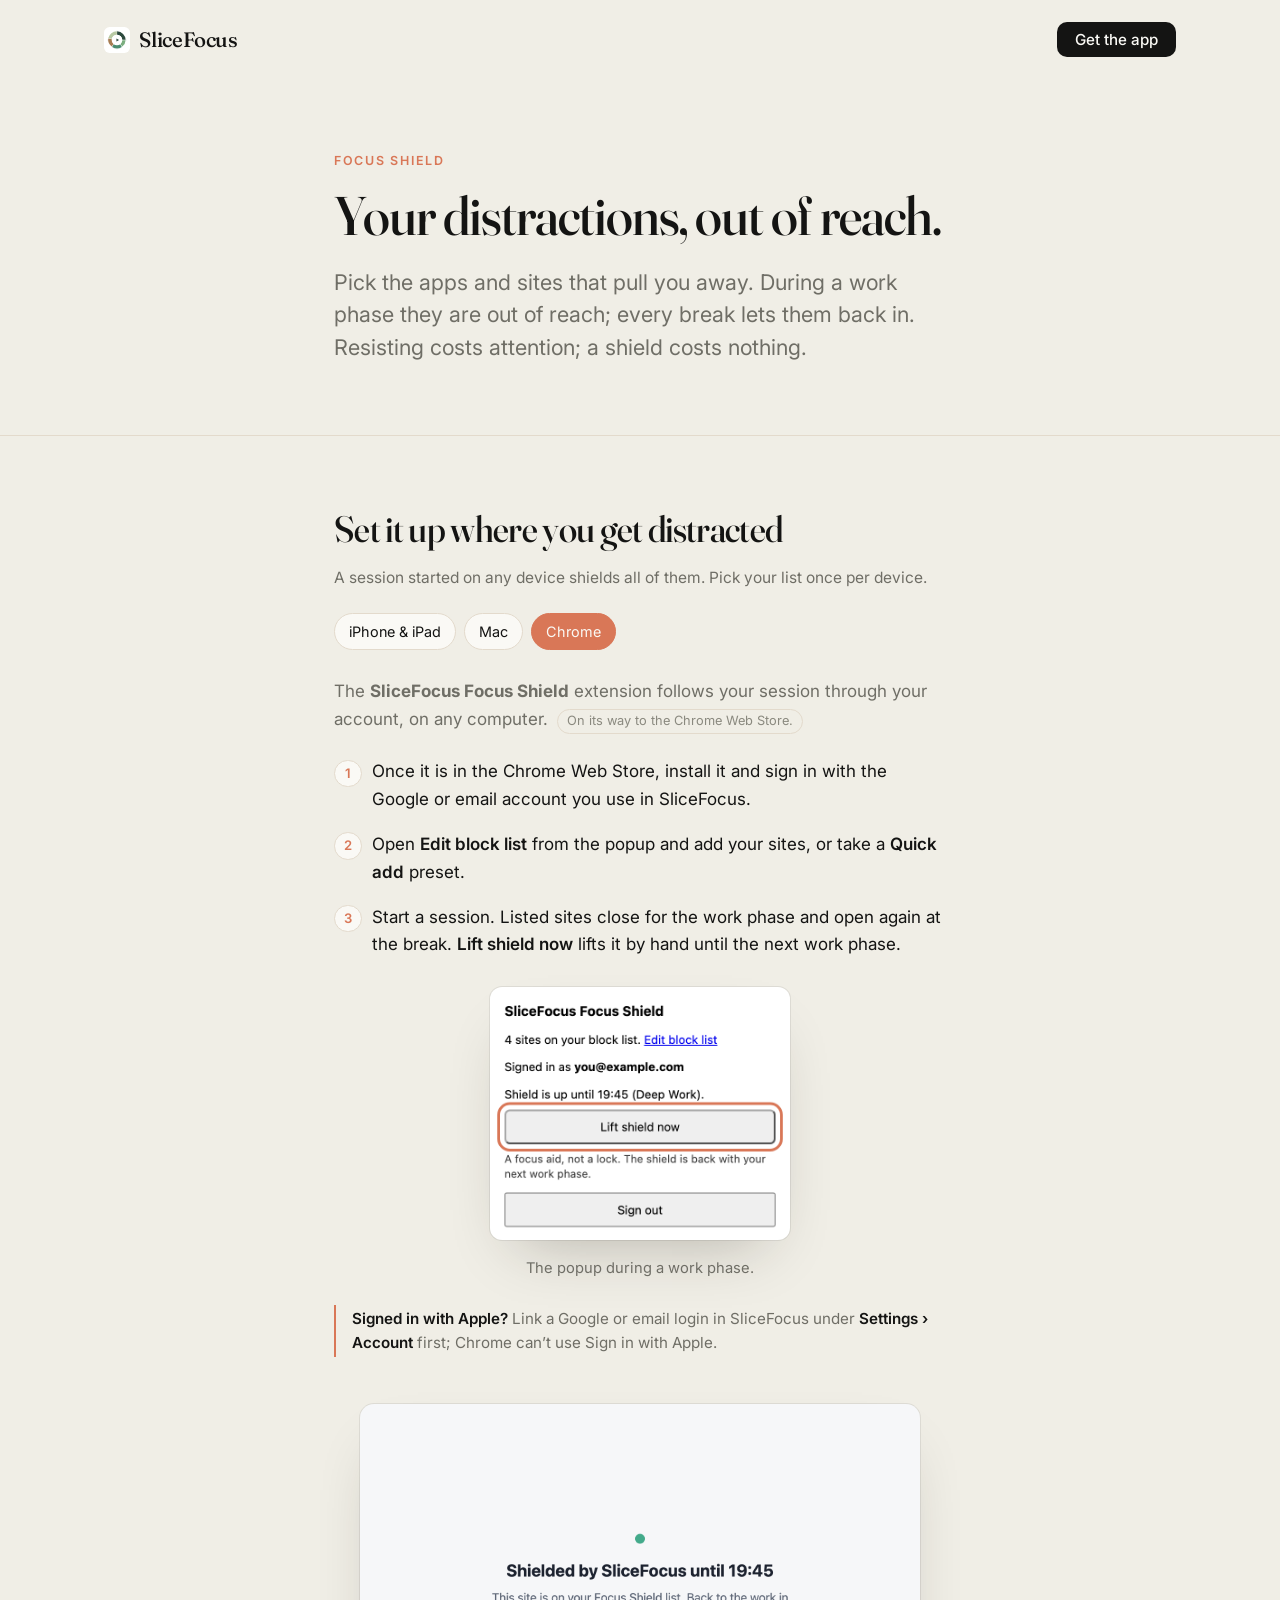
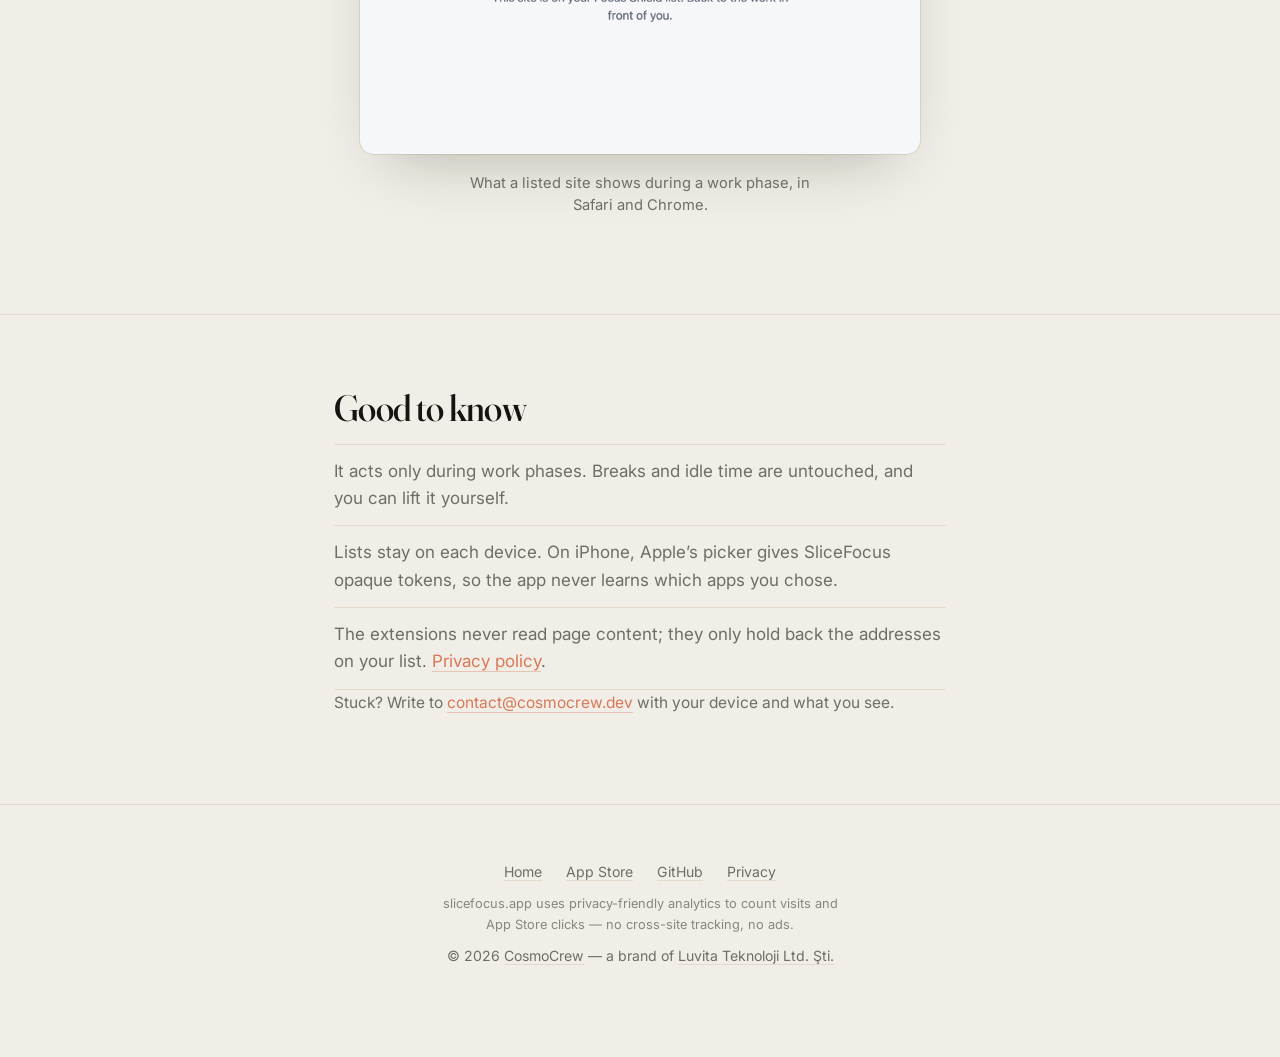
==== focus-shield/index.html @ 4e8f39a3 "MER-27 feat(site): iPhone picker figure on the Focus Shield guide Co-Authored-By: Claude Opus 5.5 <n" ====
<!doctype html>
<html lang="en">
<head>
  <meta charset="utf-8">
  <meta name="viewport" content="width=device-width, initial-scale=1">

  <!-- Same GA4 web stream as the home page (MER-324). -->
  <script async src="https://www.googletagmanager.com/gtag/js?id=G-VBK98EW3WQ"></script>
  <script>
    window.dataLayer = window.dataLayer || [];
    function gtag(){ dataLayer.push(arguments); }
    gtag('js', new Date());
    gtag('consent', 'default', { analytics_storage: 'granted' });
    gtag('config', 'G-VBK98EW3WQ');
  </script>

  <title>Set up Focus Shield — SliceFocus</title>
  <meta name="description" content="How Focus Shield keeps distracting apps and websites out of reach during a Pomodoro work phase, and how to set it up on iPhone, iPad, Mac, Safari and Chrome.">
  <link rel="canonical" href="https://slicefocus.app/focus-shield/">

  <meta property="og:type" content="article">
  <meta property="og:site_name" content="SliceFocus">
  <meta property="og:title" content="Set up Focus Shield — SliceFocus">
  <meta property="og:description" content="Pick the apps and sites that pull you away. During every work phase they stay out of reach; every break lets them back in. Setup for iPhone, iPad, Mac, Safari and Chrome.">
  <meta property="og:url" content="https://slicefocus.app/focus-shield/">
  <meta property="og:image" content="https://slicefocus.app/og.png">
  <meta property="og:image:width" content="1200">
  <meta property="og:image:height" content="630">
  <meta property="og:image:alt" content="SliceFocus — a day laid out on a 24-hour radial clock.">
  <meta name="twitter:card" content="summary_large_image">
  <meta name="twitter:title" content="Set up Focus Shield — SliceFocus">
  <meta name="twitter:description" content="How Focus Shield works and how to set it up on iPhone, iPad, Mac, Safari and Chrome.">
  <meta name="twitter:image" content="https://slicefocus.app/og.png">

  <meta name="theme-color" content="#f0eee6" media="(prefers-color-scheme: light)">
  <meta name="theme-color" content="#1a1916" media="(prefers-color-scheme: dark)">

  <link rel="icon" href="/icon.svg" type="image/svg+xml">
  <link rel="apple-touch-icon" href="/apple-touch-icon.png">

  <link rel="preconnect" href="https://fonts.googleapis.com">
  <link rel="preconnect" href="https://fonts.gstatic.com" crossorigin>
  <link rel="stylesheet"
        href="https://fonts.googleapis.com/css2?family=Fraunces:opsz,wght@9..144,400..600&family=Inter:wght@400..600&display=swap">

  <link rel="stylesheet" href="/styles.css">

  <!-- The recovery questions, so a search for the symptom lands here. -->
  <script type="application/ld+json">
  {
    "@context": "https://schema.org",
    "@type": "FAQPage",
    "mainEntity": [
      {
        "@type": "Question",
        "name": "Focus Shield isn't blocking anything on my iPhone",
        "acceptedAnswer": { "@type": "Answer", "text": "Open Settings › Screen Time and make sure Screen Time and App & Website Activity are on. Come back to SliceFocus, turn Block apps & websites on again or tap Try again, and tap Allow when iOS asks. Then choose at least one app, category or website." }
      },
      {
        "@type": "Question",
        "name": "I don't see my apps in the Focus Shield picker",
        "acceptedAnswer": { "@type": "Answer", "text": "The picker lists no apps while Settings › Screen Time › App & Website Activity is off. Turn it on and open the picker again. Tap a category to see the apps inside it." }
      },
      {
        "@type": "Question",
        "name": "Websites aren't blocked on my Mac",
        "acceptedAnswer": { "@type": "Answer", "text": "Websites are blocked in Safari through the SliceFocus extension. In Safari › Settings › Extensions, tick SliceFocus and, when Safari asks for website access, choose Always allow on every website. A Chrome extension, SliceFocus Focus Shield, is on its way to the Chrome Web Store." }
      }
    ]
  }
  </script>
</head>
<body>
  <header class="site-header">
    <div class="shell nav">
      <a class="wordmark" href="/">
        <img src="/icon.svg" alt="" width="26" height="26">SliceFocus
      </a>
      <a class="btn-dark" href="https://apps.apple.com/app/id6761280632" data-loc="header">Get the app</a>
    </div>
  </header>

  <main class="guide">
    <!-- Copy source of truth: the recovery lines repeat the app's own
         focusShieldPermission*, focusShieldPickerHint and focusShieldSafariAccessHint
         strings (SliceFocusFE lib/l10n/app_en.arb). Change them there first.
         Open figure slots are marked FIGURE (slicefocus-web#27). -->

    <section class="guide-intro">
      <div class="wrap">
        <p class="eyebrow">Focus Shield</p>
        <h1>Your distractions, out of reach.</h1>
        <p class="lede">
          Pick the apps and sites that pull you away. During a work phase they
          are out of reach; every break lets them back in. Resisting costs
          attention; a shield costs nothing.
        </p>
        <!-- FIGURE (slicefocus-web#27): 3-up of the shield in effect on iPhone, Mac and in the browser. -->
      </div>
    </section>

    <section class="section-divider">
      <div class="wrap">
        <h2>Set it up where you get distracted</h2>
        <p class="guide-note">A session started on any device shields all of them. Pick your list once per device.</p>

        <nav class="device-nav" aria-label="Devices">
          <a href="#iphone">iPhone &amp; iPad</a>
          <a href="#mac">Mac</a>
          <a href="#chrome">Chrome</a>
        </nav>

        <article class="device" id="iphone">
          <p class="device-how">Runs on Screen Time. Nothing to install beyond <a href="https://apps.apple.com/app/id6761280632" data-loc="guide-ios">SliceFocus</a>.</p>
          <ol class="steps">
            <li><b>Settings › Focus Shield</b>, turn on <b>Block apps &amp; websites</b>. Tap <b>Allow</b> when iOS asks.
              <!-- FIGURE: the Screen Time authorization dialog. --></li>
            <li>Tap <b>Choose apps &amp; websites</b>. Open a category to pick the apps inside; add sites at the bottom. Pick at least one, then <b>Done</b>.
              <figure class="shot shot-phone">
                <img src="picker.png" width="860" height="880" loading="lazy"
                     alt="Apple’s Focus Shield picker on iPhone: a list of app categories, with Social ticked and ringed, its arrow ready to open the apps inside.">
                <figcaption>Tick a whole category, or open it to pick single apps.</figcaption>
              </figure></li>
            <li>Start a session. During work phases the chosen apps show the Screen Time shield.
              <!-- FIGURE: the iOS shield. --></li>
          </ol>
          <div class="recovery">
            <p><b>No apps in the picker?</b> Turn on <b>Settings › Screen Time › App &amp; Website Activity</b>, then open it again.</p>
            <p><b>Declined access?</b> Check the same setting, then turn Block apps &amp; websites on again or tap <b>Try again</b>.</p>
          </div>
        </article>

        <article class="device" id="mac">
          <p class="device-how">Apps are interrupted by <a href="https://apps.apple.com/app/id6761280632" data-loc="guide-mac">SliceFocus for Mac</a>, not closed. Websites are held back in Safari by the extension that ships inside it.</p>
          <ol class="steps">
            <li><b>Settings › Focus Shield</b>, turn on <b>Block apps &amp; websites</b>.</li>
            <li>Under <b>Apps</b>, <b>Add app…</b> from your Applications folder. Under <b>Websites</b>, add sites or take a <b>Quick add</b> preset.</li>
            <li>Next to <b>Safari extension</b>, click <b>Enable in Safari</b>, tick <b>SliceFocus</b>, and choose <b>Always allow on every website</b> when Safari asks.
              <!-- FIGURE: Safari › Settings › Extensions with SliceFocus ticked and the website-access choice. --></li>
            <li>Start a session. A listed app brings up the shield window; a listed site shows a calm page instead.</li>
          </ol>
          <figure class="shot shot-bare">
            <img src="mac-shield-window.png" width="912" height="512" loading="lazy"
                 alt="The macOS shield window: “Instagram is shielded”, “Shielded until 10:25”, with the buttons Take a break and Back to focus.">
            <figcaption>The shield window over a listed app.</figcaption>
          </figure>
          <div class="recovery">
            <p><b>Sites still open?</b> The Safari extension row says <b>Off</b> until the extension is on. Safari and Chrome are covered; other browsers are not.</p>
          </div>
        </article>

        <article class="device" id="chrome">
          <p class="device-how">The <b>SliceFocus Focus Shield</b> extension follows your session through your account, on any computer. <span class="soon">On its way to the Chrome Web Store.</span>
            <!-- Once the listing is approved (slicefocus-chrome founder checklist, step 10): remove the
                 pill, link the name and the install step to
                 https://chromewebstore.google.com/detail/cdjldffcnhpkcohhaloeccijlldlhjnb and drop the
                 "coming" wording from the FAQ answer in the head. --></p>
          <ol class="steps">
            <li>Once it is in the Chrome Web Store, install it and sign in with the Google or email account you use in SliceFocus.</li>
            <li>Open <b>Edit block list</b> from the popup and add your sites, or take a <b>Quick add</b> preset.</li>
            <li>Start a session. Listed sites close for the work phase and open again at the break. <b>Lift shield now</b> lifts it by hand until the next work phase.</li>
          </ol>
          <figure class="shot shot-popup">
            <img src="chrome-popup.png" width="664" height="560" loading="lazy"
                 alt="The extension’s toolbar popup, signed in, during a work phase, with the Lift shield now button ringed.">
            <figcaption>The popup during a work phase.</figcaption>
          </figure>
          <div class="recovery">
            <p><b>Signed in with Apple?</b> Link a Google or email login in SliceFocus under <b>Settings › Account</b> first; Chrome can’t use Sign in with Apple.</p>
          </div>
        </article>

        <figure class="shot shot-wide">
          <img src="blocked-page.png" width="1600" height="1000" loading="lazy"
               alt="The page a shielded website shows: “Shielded by SliceFocus until 19:45. This site is on your Focus Shield list. Back to the work in front of you.”">
          <figcaption>What a listed site shows during a work phase, in Safari and Chrome.</figcaption>
        </figure>
      </div>
    </section>

    <section class="section-divider">
      <div class="wrap">
        <h2>Good to know</h2>
        <ul class="limits">
          <li>It acts only during work phases. Breaks and idle time are untouched, and you can lift it yourself.</li>
          <li>Lists stay on each device. On iPhone, Apple’s picker gives SliceFocus opaque tokens, so the app never learns which apps you chose.</li>
          <li>The extensions never read page content; they only hold back the addresses on your list. <a href="https://anunnakicosmocrew.github.io/slicefocus-docs/legal/privacy-policy">Privacy policy</a>.</li>
        </ul>
        <p class="guide-note">Stuck? Write to <a href="mailto:contact@cosmocrew.dev?subject=Focus%20Shield">contact@cosmocrew.dev</a> with your device and what you see.</p>
      </div>
    </section>
  </main>

  <footer class="site-footer">
    <div class="wrap">
      <p class="links">
        <a href="/">Home</a>
        <a href="https://apps.apple.com/app/id6761280632" data-loc="footer">App Store</a>
        <a href="https://github.com/AnunnakiCosmoCrew">GitHub</a>
        <a href="https://anunnakicosmocrew.github.io/slicefocus-docs/legal/privacy-policy">Privacy</a>
      </p>
      <p class="fineprint">slicefocus.app uses privacy-friendly analytics to count visits and App&nbsp;Store clicks — no cross-site tracking, no ads.</p>
      <p>© 2026 <a href="https://anunnakicosmocrew.github.io/">CosmoCrew</a> — a brand of <a href="https://luvita.tr/">Luvita&nbsp;Teknoloji&nbsp;Ltd.&nbsp;Şti.</a></p>
    </div>
  </footer>

  <script>
    (function () {
      var tabs = document.querySelectorAll('.device-nav a');
      var panels = document.querySelectorAll('.device');
      if (!tabs.length) return;
      var ids = Array.prototype.map.call(panels, function (p) { return p.id; });
      // iPadOS Safari reports a Mac user agent and platform; the touch points tell it apart.
      var apple = /Mac/.test(navigator.platform);
      var byDevice = (/iPhone|iPad/.test(navigator.userAgent) || (apple && navigator.maxTouchPoints > 1))
        ? 'iphone' : (apple ? 'mac' : 'chrome');
      function select(id) {
        if (ids.indexOf(id) < 0) id = byDevice;   // an unrelated hash never un-hides every panel
        panels.forEach(function (p) { p.hidden = p.id !== id; });
        tabs.forEach(function (t) {
          if (t.hash === '#' + id) t.setAttribute('aria-current', 'true');
          else t.removeAttribute('aria-current');
        });
      }
      select(location.hash.slice(1));
      tabs.forEach(function (t) {
        t.addEventListener('click', function (e) { e.preventDefault(); history.replaceState(null, '', t.hash); select(t.hash.slice(1)); });
      });
      window.addEventListener('hashchange', function () { select(location.hash.slice(1)); });
    })();
  </script>

  <!-- Same App Store funnel telemetry as the home page (MER-324). -->
  <script>
    (function () {
      var STORE = 'apps.apple.com';
      var src = (new URLSearchParams(location.search).get('utm_source') || '')
                  .toLowerCase().replace(/[^a-z0-9_]/g, '');
      var ct = src || 'web';
      document.querySelectorAll('a[href*="' + STORE + '"]').forEach(function (a) {
        try { var u = new URL(a.href); u.searchParams.set('ct', ct); a.href = u.toString(); }
        catch (e) {}
      });
      document.addEventListener('click', function (e) {
        var a = e.target.closest && e.target.closest('a[href*="' + STORE + '"]');
        if (!a || typeof gtag !== 'function') return;
        gtag('event', 'app_store_click', {
          link_location: a.getAttribute('data-loc') || 'unknown',
          campaign: ct,
          transport_type: 'beacon'
        });
      });
    })();
  </script>
</body>
</html>
---- styles.css ----
/* SliceFocus — landing page.
   Visual language modeled on claude.ai / anthropic.com (ADR-042 "minimal & sincere"):
   warm cream canvas, Anthropic clay accent, large literary serif headlines (Fraunces
   ≈ "Anthropic Serif"), a clean humanist sans (Inter ≈ "Anthropic Sans"), generous
   whitespace, a dark pill CTA. The product is the hero; saturation lives in the
   real app screenshots, not the page chrome. */

:root {
  --bg:        #f0eee6;  /* the signature Anthropic cream canvas */
  --surface:   #faf9f5;  /* lifted paper — screenshot frames */
  --fg:        #141413;  /* warm near-black */
  --muted:     #6f6e66;  /* warm grey, secondary text */
  --faint:     #8a897f;  /* warm grey, tertiary text */
  --accent:    #d97757;  /* Anthropic clay / coral */
  --accent-ink:#c4623f;  /* deeper clay for hover */
  --line:      #e3dacc;  /* warm hairline rules / borders */
  --btn:       #141413;  /* dark pill button */
  --btn-fg:    #faf9f5;
  --btn-hover: #2b2a26;
  --shadow: 0 28px 60px -28px rgba(38, 30, 20, 0.30);

  --serif: "Fraunces", "Iowan Old Style", "Palatino Linotype", Georgia, ui-serif, serif;
  --sans: "Inter", -apple-system, BlinkMacSystemFont, "Segoe UI", Roboto, "Helvetica Neue", Arial, sans-serif;
}

@media (prefers-color-scheme: dark) {
  :root {
    --bg:        #1a1916;
    --surface:   #22201c;
    --fg:        #ece7dd;
    --muted:     #a8a297;
    --faint:     #8d877c;
    --accent:    #e08a6b;
    --accent-ink:#ef9d80;
    --line:      #33302a;
    --btn:       #ece7dd;
    --btn-fg:    #1a1916;
    --btn-hover: #fffdf8;
    --shadow: 0 28px 60px -28px rgba(0, 0, 0, 0.6);
  }
}

* { box-sizing: border-box; }
html { -webkit-text-size-adjust: 100%; }

body {
  margin: 0;
  background: var(--bg);
  color: var(--fg);
  font-family: var(--sans);
  font-size: 1.0625rem;        /* ~17px */
  line-height: 1.62;
  -webkit-font-smoothing: antialiased;
  text-rendering: optimizeLegibility;
}

/* ---- Containers: a wide shell for the nav, a narrow column for reading ---- */
.shell { width: 100%; max-width: 1120px; margin: 0 auto; padding: 0 24px; }
.wrap  { width: 100%; max-width: 660px;  margin: 0 auto; padding: 0 24px; }

/* ---- Typography ---- */
h1, h2, h3 {
  font-family: var(--serif);
  font-weight: 500;
  color: var(--fg);
  line-height: 1.08;
  letter-spacing: -0.018em;
  font-variation-settings: "opsz" 144, "SOFT" 0, "WONK" 0;
}
h1 { font-size: clamp(2.7rem, 7vw, 4.1rem); margin: 0 0 0.36em; }
h2 { font-size: clamp(1.7rem, 4.2vw, 2.3rem); margin: 0 0 0.6rem; line-height: 1.12; }

p { margin: 0 0 1.1rem; }

a {
  color: var(--accent);
  text-decoration: none;
  border-bottom: 1px solid var(--line);  /* fallback for browsers without color-mix() */
  border-bottom: 1px solid color-mix(in srgb, var(--accent) 35%, transparent);
}
a:hover { color: var(--accent-ink); border-bottom-color: var(--accent-ink); }

.lede {
  font-size: clamp(1.15rem, 2.4vw, 1.35rem);
  line-height: 1.5;
  color: var(--muted);
  max-width: 36ch;
  margin: 0 auto;
}

.eyebrow {
  font-size: 0.78rem;
  font-weight: 600;
  letter-spacing: 0.14em;
  text-transform: uppercase;
  color: var(--accent);
  margin: 0 0 1rem;
}

/* ---- Dark pill button (echoes claude.ai's "Try Claude") ---- */
.btn-dark {
  display: inline-flex;
  align-items: center;
  gap: 8px;
  background: var(--btn);
  color: var(--btn-fg);
  font-family: var(--sans);
  font-size: 0.95rem;
  font-weight: 500;
  line-height: 1;
  padding: 10px 18px;
  border: 0;
  border-radius: 10px;
  white-space: nowrap;
  transition: background 0.15s ease, transform 0.15s ease;
}
.btn-dark:hover { background: var(--btn-hover); color: var(--btn-fg); border: 0; transform: translateY(-1px); }

/* ---- Header / nav ---- */
.site-header { padding: 22px 0; }
.nav { display: flex; align-items: center; justify-content: space-between; gap: 16px; }
.wordmark {
  display: inline-flex;
  align-items: center;
  gap: 9px;
  font-family: var(--serif);
  font-weight: 500;
  font-size: 1.3rem;
  letter-spacing: -0.01em;
  color: var(--fg);
  border: 0;
  font-variation-settings: "opsz" 40, "SOFT" 0, "WONK" 0;
}
.wordmark img { display: block; }

/* ---- Hero ---- */
.hero { text-align: center; padding: clamp(56px, 10vw, 108px) 0 clamp(44px, 8vw, 80px); }

/* Portrait product screen: rounded corners + soft shadow, centered on cream.
   No device bezel (ADR-042) — the real app screenshot is the hero. */
.hero-media {
  width: min(330px, 76vw);
  margin: clamp(40px, 6vw, 60px) auto 0;
  border-radius: 30px;
  overflow: hidden;
  background: var(--surface);
  box-shadow: var(--shadow);  /* fallback for browsers without color-mix() */
  box-shadow: var(--shadow), 0 0 0 1px color-mix(in srgb, var(--fg) 8%, transparent);
}
.hero-media { position: relative; }
.hero-media img { display: block; width: 100%; height: auto; }

/* Hero loop (wide screens only; phones keep the portrait screenshot). The video sits
   over the screenshot and takes its place once it has actually played, so a missing
   or blocked clip leaves the screenshot as the poster. */
.hero-video,
.media-toggle { display: none; }

/* Desktop hero: the Mac app at 16:10 (hero-poster, then the hero loop), wider
   than the reading column so its UI text reads at full size. The files carry
   only the app's pixels; the page draws the frame (rounded corners, the soft
   shadow, a hairline) on its own cream, so both themes frame it with their own
   tokens and no baked-in background can drift from --bg after compression. */
@media (min-width: 760px) {
  .hero-media {
    --hero-w: min(1100px, 100vw - 64px);
    width: var(--hero-w);
    margin-left: calc(50% - var(--hero-w) / 2);
    margin-right: 0;
    aspect-ratio: 16 / 10;
    border-radius: 14px;
  }
  .hero-media img { height: 100%; object-fit: cover; }
  .hero-video {
    display: block;
    position: absolute;
    inset: 0;
    width: 100%;
    height: 100%;
    object-fit: cover;
    opacity: 0;
    transition: opacity 0.5s ease;
  }
  .hero-media.is-playing .hero-video { opacity: 1; }

  /* Pause/play (WCAG 2.2.2): a quiet paper disc, clay ring on hover and focus. */
  .media-toggle {
    position: absolute;
    right: 16px;
    bottom: 16px;
    display: grid;
    place-items: center;
    width: 40px;
    height: 40px;
    padding: 0;
    border: 1px solid var(--line);
    border-radius: 50%;
    background: var(--surface);
    color: var(--fg);
    cursor: pointer;
    transition: border-color 0.15s;
  }
  .media-toggle[hidden] { display: none; }
  .media-toggle:hover { border-color: var(--accent); }
  .media-toggle:focus-visible { outline: 2px solid var(--accent); outline-offset: 3px; }
  .media-toggle[data-state="playing"] .icon-play,
  .media-toggle[data-state="paused"] .icon-pause { display: none; }
}

/* A quiet line under the headline so time-blocking / Pomodoro users can
   self-identify before the lede. */
.hero-audience {
  font-size: clamp(0.95rem, 2vw, 1.08rem);
  color: var(--muted);
  max-width: 42ch;
  margin: 0 auto 0.9rem;
}

/* ---- App Store badge (official Apple artwork) ---- */
.appstore {
  display: inline-flex;
  margin-top: clamp(30px, 5vw, 42px);
  border: 0;
  border-radius: 9px;
  transition: opacity 0.15s ease, transform 0.15s ease;
}
.appstore:hover { opacity: 0.85; transform: translateY(-1px); }
.appstore img { display: block; height: 52px; width: auto; }

/* Quiet platform note under the badge — the app is universal (iPhone + Mac). */
.hero-platforms {
  margin: 0.85rem auto 0;
  font-size: 0.9rem;
  color: var(--faint);
}

/* ---- Section rhythm ---- */
section { padding: clamp(48px, 8vw, 88px) 0; }
.section-divider { border-top: 1px solid var(--line); }

/* How it works + science intros read centered and airy, like claude.ai. */
.how, .science { text-align: center; }
.how p { max-width: 48ch; margin-left: auto; margin-right: auto; color: var(--fg); }
.science > .wrap > p { max-width: 48ch; margin-left: auto; margin-right: auto; }

/* ---- Secondary product shot (focus timer in "How it works") ---- */
.shot { width: min(290px, 68vw); margin: clamp(30px, 5vw, 46px) auto 0; }
.shot img,
.shot video {
  display: block;
  width: 100%;
  height: auto;
  border-radius: 30px;
  background: var(--surface);
  box-shadow: var(--shadow);  /* fallback for browsers without color-mix() */
  box-shadow: var(--shadow), 0 0 0 1px color-mix(in srgb, var(--fg) 8%, transparent);
}
.shot figcaption {
  margin: 1.1rem auto 0;
  max-width: 38ch;
  font-size: 0.92rem;
  color: var(--muted);
  line-height: 1.5;
}

/* ---- Features: three open beats + one secondary list ---- */
.features { text-align: center; }
.beats {
  max-width: 600px;
  margin: clamp(28px, 5vw, 46px) auto 0;
  text-align: left;
}
.beat {
  border-top: 1px solid var(--line);
  padding: clamp(22px, 4vw, 34px) 2px clamp(26px, 5vw, 40px);
}
.beat h3 {
  margin: 0 0 0.6rem;
  font-family: var(--serif);
  font-weight: 500;
  font-size: clamp(1.25rem, 2.8vw, 1.55rem);
  line-height: 1.2;
  letter-spacing: -0.012em;
  color: var(--fg);
}
.beat p { color: var(--muted); margin: 0 0 0.5rem; }
.beat .shot { margin-top: clamp(18px, 4vw, 28px); }

.also {
  max-width: 600px;
  margin: 0 auto;
  padding: clamp(22px, 4vw, 34px) 2px 0;
  border-top: 1px solid var(--line);
  text-align: left;
}
.also-title {
  margin: 0 0 0.9rem;
  font-family: var(--sans);
  font-weight: 600;
  font-size: 0.8rem;
  letter-spacing: 0.08em;
  text-transform: uppercase;
  color: var(--faint);
}
.also-list {
  list-style: none;
  margin: 0;
  padding: 0;
  display: grid;
  gap: 0.55rem;
  font-size: 0.97rem;
  color: var(--muted);
}
.also-list strong { font-weight: 600; color: var(--fg); }

/* Wide, thin menu-bar strip — shadow + rounded corners are baked into the PNG,
   so no CSS frame here. Spans the body, capped so it doesn't get oversized. */
.menubar-shot {
  width: 100%;
  max-width: 600px;
  margin: clamp(18px, 4vw, 28px) auto 0;
  text-align: center;
}
.menubar-shot img { display: block; width: 100%; height: auto; }
.menubar-shot figcaption {
  margin: 1rem auto 0;
  max-width: 38ch;
  font-size: 0.92rem;
  color: var(--muted);
  line-height: 1.5;
}
/* ---- Science claims ---- */
.science .claims {
  list-style: none;
  max-width: 560px;
  margin: 1.7rem auto 0;
  padding: 0;
  text-align: left;
}
.science .claims li {
  padding: 1.2rem 0;
  border-top: 1px solid var(--line);
}
.science .claims li:last-child { border-bottom: 1px solid var(--line); }
.science .claim { margin: 0 0 0.3rem; font-size: 1.08rem; }
.science .cite { margin: 0; font-size: 0.9rem; color: var(--muted); }
.science .cite a { font-size: inherit; }
.science-note { margin-top: 1.7rem; font-size: 0.92rem; color: var(--faint); }

/* ---- Early days (honest signals: indie dev, no subscription, feedback) ---- */
.early { text-align: center; }
/* Only the unclassed description paragraph; keeps the faint note its own colour. */
.early p:not([class]) { max-width: 48ch; margin-left: auto; margin-right: auto; }
.early-actions {
  display: flex;
  flex-wrap: wrap;
  gap: 14px 22px;
  align-items: center;
  justify-content: center;
  margin-top: 1.6rem;
}

/* ---- Footer ---- */
.site-footer {
  text-align: center;
  padding: 56px 0 72px;
  border-top: 1px solid var(--line);
  color: var(--muted);
  font-size: 0.88rem;
}
.site-footer a { color: var(--muted); border-bottom-color: var(--line); }
.site-footer a:hover { color: var(--fg); }
.site-footer .links { margin-bottom: 0.6rem; }
.site-footer .links a { margin: 0 10px; }
.site-footer .fineprint { margin: 0 auto 0.6rem; max-width: 52ch; font-size: 0.8rem; opacity: 0.8; }

@media (prefers-reduced-motion: reduce) {
  * { transition: none !important; }
  /* The hero loop and the feature clips are also held back in script (index.html):
     no autoplay, the poster and the pause/play button stay. A click on play or on a
     clip's native controls still plays it. */
  /* Don't shift interactive elements on hover for reduced-motion users. */
  .btn-dark:hover,
  .appstore:hover { transform: none; }
}

/* ---- Focus Shield guide (/focus-shield/) ----
   Task-oriented cards, one per device (Carroll's minimalism): the step list is
   the content, a short "how it works" line above it, recovery lines below.
   Same reading column and tokens as the home page; headings left-aligned
   because this is a page to act on, not a showcase. */
.guide h1 { font-size: clamp(2.3rem, 6vw, 3.4rem); }
.guide h2 { margin-bottom: 1rem; }
.guide section { padding: clamp(40px, 7vw, 72px) 0; }
.guide-intro { padding-bottom: clamp(24px, 5vw, 48px); }
.guide-intro .lede { margin: 0; max-width: none; }

.device-nav {
  display: flex;
  flex-wrap: wrap;
  gap: 8px;
  margin: 1.4rem 0 0.4rem;
}
.device-nav a {
  border: 1px solid var(--line);
  border-radius: 999px;
  padding: 6px 14px;
  font-size: 0.9rem;
  color: var(--fg);
  background: var(--surface);
  transition: border-color 0.15s;
}
.device-nav a:hover { border-color: var(--accent); color: var(--fg); }

.device {
  padding: clamp(14px, 3vw, 22px) 0 clamp(10px, 2vw, 18px);
  scroll-margin-top: 24px;
}
.device[hidden] { display: none; }
.device-how { color: var(--muted); margin-bottom: 1rem; }
.device-how .soon {
  display: inline-block;
  margin-left: 4px;
  padding: 1px 9px;
  border: 1px solid var(--line);
  border-radius: 999px;
  font-size: 0.8rem;
  color: var(--faint);
  white-space: nowrap;
}

.steps {
  margin: 0 0 1.2rem;
  padding: 0;
  list-style: none;
  counter-reset: step;
}
.steps li {
  position: relative;
  padding: 0.55rem 0 0.55rem 2.4rem;
  counter-increment: step;
}
.steps li::before {
  content: counter(step);
  position: absolute;
  left: 0;
  top: 0.62rem;
  width: 1.6rem;
  height: 1.6rem;
  border-radius: 50%;
  display: grid;
  place-items: center;
  font-size: 0.82rem;
  font-weight: 600;
  color: var(--accent);
  background: var(--surface);
  border: 1px solid var(--line);
}
.steps b, .recovery b { font-weight: 600; color: var(--fg); }

.recovery {
  border-left: 2px solid var(--accent);
  padding: 0.1rem 0 0.1rem 1rem;
  margin: 0 0 1.4rem;
  font-size: 0.95rem;
  color: var(--muted);
}
.recovery p { margin: 0 0 0.7rem; }
.recovery p:last-child { margin-bottom: 0; }

.limits {
  margin: 0;
  padding: 0;
  list-style: none;
}
.limits li {
  padding: 0.8rem 0;
  border-top: 1px solid var(--line);
  color: var(--muted);
}
.limits li:last-child { border-bottom: 1px solid var(--line); }

.beat-more { margin-top: 0.4rem; }
.beat-more a { font-weight: 500; }
.steps a b, .recovery a b { color: inherit; }   /* a bold label inside a link keeps the link colour */
/* Guide figures: system UI reads at near its real size, so these are wider than
   the phone shots, with a quieter corner radius. */
.guide .shot { margin: 0.4rem auto 1.6rem; }
.guide .shot-wide { width: min(560px, 100%); }
.guide .shot-wide img { border-radius: 14px; }
.guide .shot-popup { width: min(300px, 80vw); }
.guide .shot-popup img { border-radius: 12px; }
.guide .shot figcaption { text-align: center; }
.guide .shot-phone { width: min(320px, 82vw); }
.guide .shot-phone img { border-radius: 18px; }
/* The shield window capture carries its own shadow and transparent corners
   (like the menu bar strip), so no page frame round it. */
.guide .shot-bare { width: min(456px, 100%); }
.guide .shot-bare img { border-radius: 0; background: transparent; box-shadow: none; }
.guide-note { color: var(--muted); font-size: 0.97rem; }
.device-nav a[aria-current="true"] { border-color: var(--accent); background: var(--accent); color: var(--btn-fg); }

/* ---- Comparison pages (/vs/): who each app suits, then a table of checkable facts ---- */
.vs-suits { margin: 0 0 1.4rem; padding: 0; list-style: none; }
.vs-suits li { padding: 0.8rem 0; border-top: 1px solid var(--line); }
.vs-suits li:last-child { border-bottom: 1px solid var(--line); }
.vs-suits b { font-weight: 600; color: var(--fg); }
.vs-table { width: 100%; border-collapse: collapse; font-size: 0.97rem; margin: 0.6rem 0 0.4rem; }
.vs-table th, .vs-table td { text-align: left; vertical-align: top; padding: 0.7rem 0.8rem 0.7rem 0; border-top: 1px solid var(--line); }
.vs-table thead th { border-top: 0; font-weight: 600; color: var(--fg); }
.vs-table tbody th { font-weight: 500; color: var(--muted); width: 28%; }
.vs-table td { color: var(--fg); }
.vs-table tbody tr:last-child > * { border-bottom: 1px solid var(--line); }
.vs-sources { color: var(--muted); font-size: 0.92rem; }
@media (max-width: 560px) {
  .vs-table, .vs-table tbody, .vs-table tr, .vs-table th, .vs-table td { display: block; }
  .vs-table thead { position: absolute; left: -9999px; }
  .vs-table tr { padding: 0.7rem 0; border-top: 1px solid var(--line); }
  .vs-table th, .vs-table td, .vs-table tbody th { border: 0; padding: 0 0 0.3rem; width: auto; }
  .vs-table td[data-app]::before { content: attr(data-app) ": "; color: var(--muted); }
}
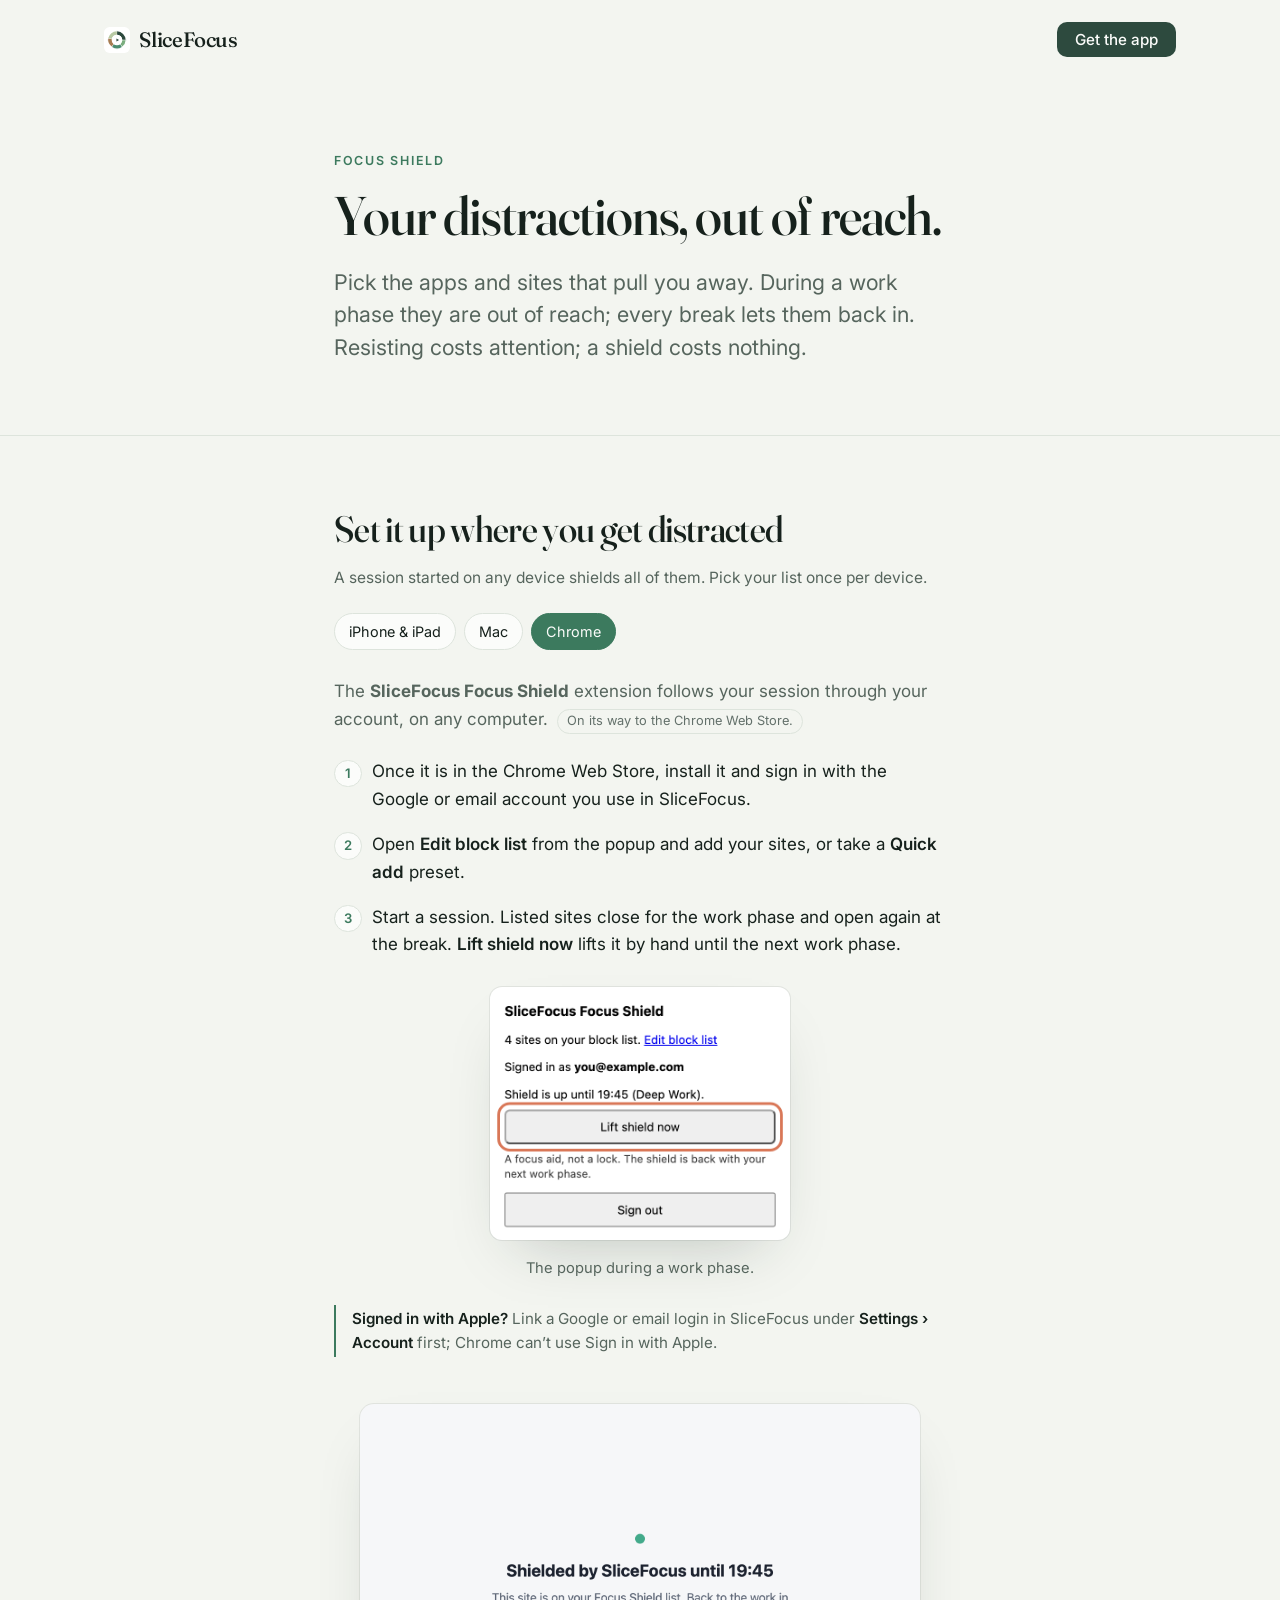
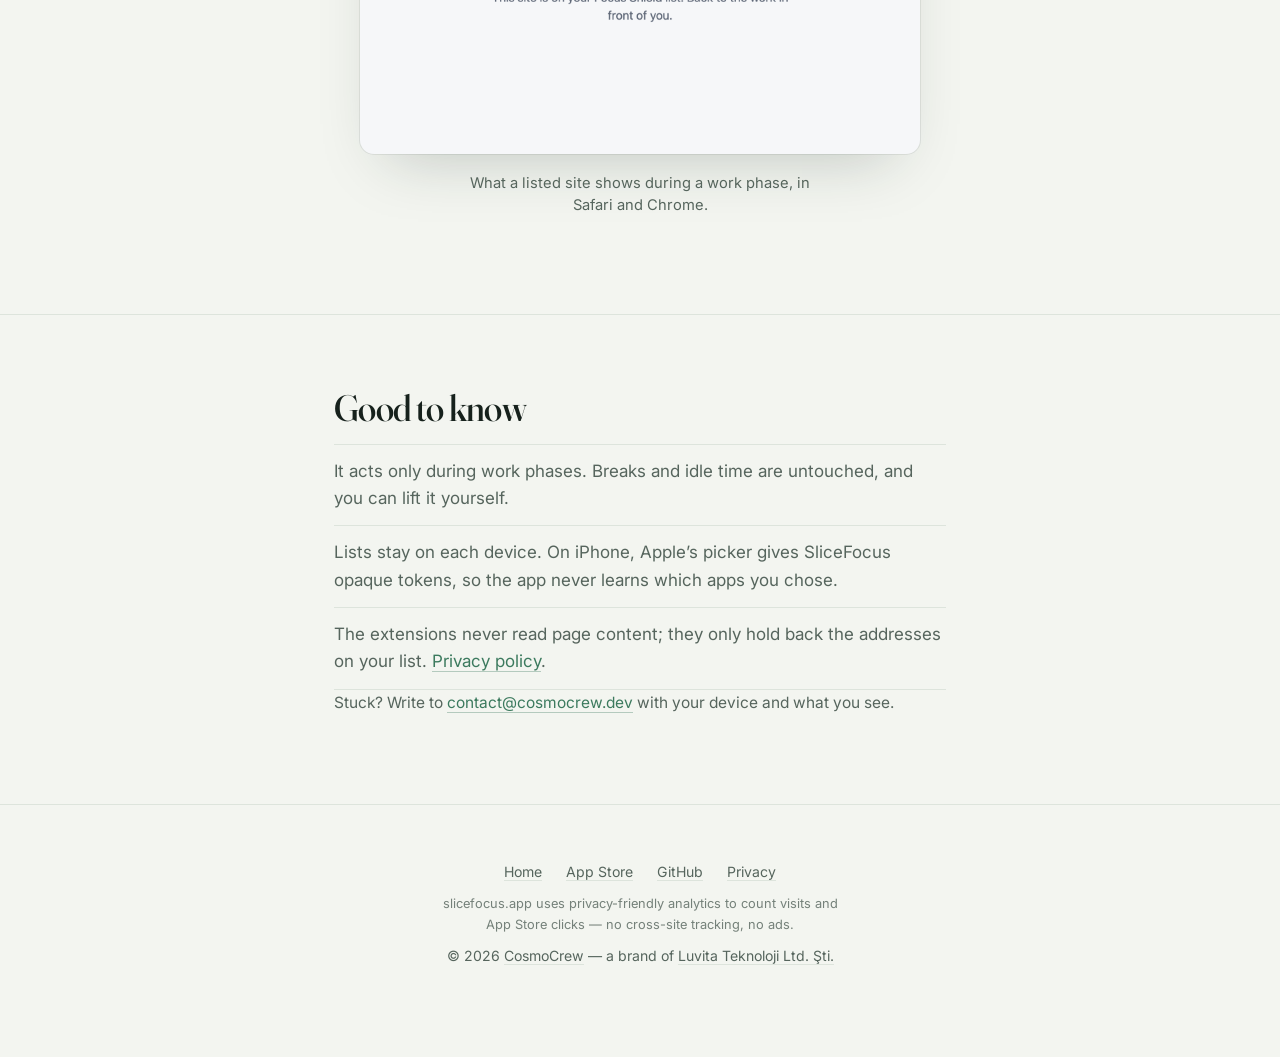
==== commit f93e5b44: "MER-34 feat(site): forest palette from the app icon Replace the cream and clay palette (Anthropic's " ====
--- a/focus-shield/index.html
+++ b/focus-shield/index.html
@@ -32,8 +32,8 @@
   <meta name="twitter:description" content="How Focus Shield works and how to set it up on iPhone, iPad, Mac, Safari and Chrome.">
   <meta name="twitter:image" content="https://slicefocus.app/og.png">
 
-  <meta name="theme-color" content="#f0eee6" media="(prefers-color-scheme: light)">
-  <meta name="theme-color" content="#1a1916" media="(prefers-color-scheme: dark)">
+  <meta name="theme-color" content="#f3f5f0" media="(prefers-color-scheme: light)">
+  <meta name="theme-color" content="#111714" media="(prefers-color-scheme: dark)">
 
   <link rel="icon" href="/icon.svg" type="image/svg+xml">
   <link rel="apple-touch-icon" href="/apple-touch-icon.png">
@@ -116,11 +116,7 @@
             <li><b>Settings › Focus Shield</b>, turn on <b>Block apps &amp; websites</b>. Tap <b>Allow</b> when iOS asks.
               <!-- FIGURE: the Screen Time authorization dialog. --></li>
             <li>Tap <b>Choose apps &amp; websites</b>. Open a category to pick the apps inside; add sites at the bottom. Pick at least one, then <b>Done</b>.
-              <figure class="shot shot-phone">
-                <img src="picker.png" width="860" height="880" loading="lazy"
-                     alt="Apple’s Focus Shield picker on iPhone: a list of app categories, with Social ticked and ringed, its arrow ready to open the apps inside.">
-                <figcaption>Tick a whole category, or open it to pick single apps.</figcaption>
-              </figure></li>
+              <!-- FIGURE: the picker with a category expanded. --></li>
             <li>Start a session. During work phases the chosen apps show the Screen Time shield.
               <!-- FIGURE: the iOS shield. --></li>
           </ol>
--- a/styles.css
+++ b/styles.css
@@ -1,23 +1,22 @@
 /* SliceFocus — landing page.
-   Visual language modeled on claude.ai / anthropic.com (ADR-042 "minimal & sincere"):
-   warm cream canvas, Anthropic clay accent, large literary serif headlines (Fraunces
-   ≈ "Anthropic Serif"), a clean humanist sans (Inter ≈ "Anthropic Sans"), generous
-   whitespace, a dark pill CTA. The product is the hero; saturation lives in the
+   Visual language: ADR-042 "minimal & sincere". Sage-white canvas, forest greens
+   from the app icon, large literary serif headlines (Fraunces), a clean humanist
+   sans (Inter), generous whitespace, a deep forest pill CTA. The product is the hero; saturation lives in the
    real app screenshots, not the page chrome. */
 
 :root {
-  --bg:        #f0eee6;  /* the signature Anthropic cream canvas */
-  --surface:   #faf9f5;  /* lifted paper — screenshot frames */
-  --fg:        #141413;  /* warm near-black */
-  --muted:     #6f6e66;  /* warm grey, secondary text */
-  --faint:     #8a897f;  /* warm grey, tertiary text */
-  --accent:    #d97757;  /* Anthropic clay / coral */
-  --accent-ink:#c4623f;  /* deeper clay for hover */
-  --line:      #e3dacc;  /* warm hairline rules / borders */
-  --btn:       #141413;  /* dark pill button */
-  --btn-fg:    #faf9f5;
-  --btn-hover: #2b2a26;
-  --shadow: 0 28px 60px -28px rgba(38, 30, 20, 0.30);
+  --bg:        #f3f5f0;  /* soft sage-white canvas */
+  --surface:   #fbfcfa;  /* lifted paper — screenshot frames */
+  --fg:        #16211c;  /* green-black */
+  --muted:     #56655d;  /* moss grey, secondary text */
+  --faint:     #63706a;  /* moss grey, tertiary text */
+  --accent:    #3c7a5e;  /* forest green (icon) */
+  --accent-ink:#2d4a3e;  /* deep forest for hover (icon) */
+  --line:      #dde4dc;  /* sage hairline rules / borders */
+  --btn:       #2d4a3e;  /* deep forest pill button */
+  --btn-fg:    #fbfcfa;
+  --btn-hover: #233b31;
+  --shadow: 0 28px 60px -28px rgba(25, 45, 35, 0.25);
 
   --serif: "Fraunces", "Iowan Old Style", "Palatino Linotype", Georgia, ui-serif, serif;
   --sans: "Inter", -apple-system, BlinkMacSystemFont, "Segoe UI", Roboto, "Helvetica Neue", Arial, sans-serif;
@@ -25,17 +24,17 @@
 
 @media (prefers-color-scheme: dark) {
   :root {
-    --bg:        #1a1916;
-    --surface:   #22201c;
-    --fg:        #ece7dd;
-    --muted:     #a8a297;
-    --faint:     #8d877c;
-    --accent:    #e08a6b;
-    --accent-ink:#ef9d80;
-    --line:      #33302a;
-    --btn:       #ece7dd;
-    --btn-fg:    #1a1916;
-    --btn-hover: #fffdf8;
+    --bg:        #111714;
+    --surface:   #19211d;
+    --fg:        #e5ece7;
+    --muted:     #a2afa7;
+    --faint:     #86948c;
+    --accent:    #8dbf91;
+    --accent-ink:#aed3b0;
+    --line:      #2a3530;
+    --btn:       #e5ece7;
+    --btn-fg:    #111714;
+    --btn-hover: #ffffff;
     --shadow: 0 28px 60px -28px rgba(0, 0, 0, 0.6);
   }
 }
@@ -97,7 +96,7 @@
   margin: 0 0 1rem;
 }
 
-/* ---- Dark pill button (echoes claude.ai's "Try Claude") ---- */
+/* ---- Dark pill button (primary CTA) ---- */
 .btn-dark {
   display: inline-flex;
   align-items: center;
@@ -238,7 +237,7 @@
 section { padding: clamp(48px, 8vw, 88px) 0; }
 .section-divider { border-top: 1px solid var(--line); }
 
-/* How it works + science intros read centered and airy, like claude.ai. */
+/* How it works + science intros read centered and airy. */
 .how, .science { text-align: center; }
 .how p { max-width: 48ch; margin-left: auto; margin-right: auto; color: var(--fg); }
 .science > .wrap > p { max-width: 48ch; margin-left: auto; margin-right: auto; }
@@ -491,8 +490,6 @@
 .guide .shot-popup { width: min(300px, 80vw); }
 .guide .shot-popup img { border-radius: 12px; }
 .guide .shot figcaption { text-align: center; }
-.guide .shot-phone { width: min(320px, 82vw); }
-.guide .shot-phone img { border-radius: 18px; }
 /* The shield window capture carries its own shadow and transparent corners
    (like the menu bar strip), so no page frame round it. */
 .guide .shot-bare { width: min(456px, 100%); }
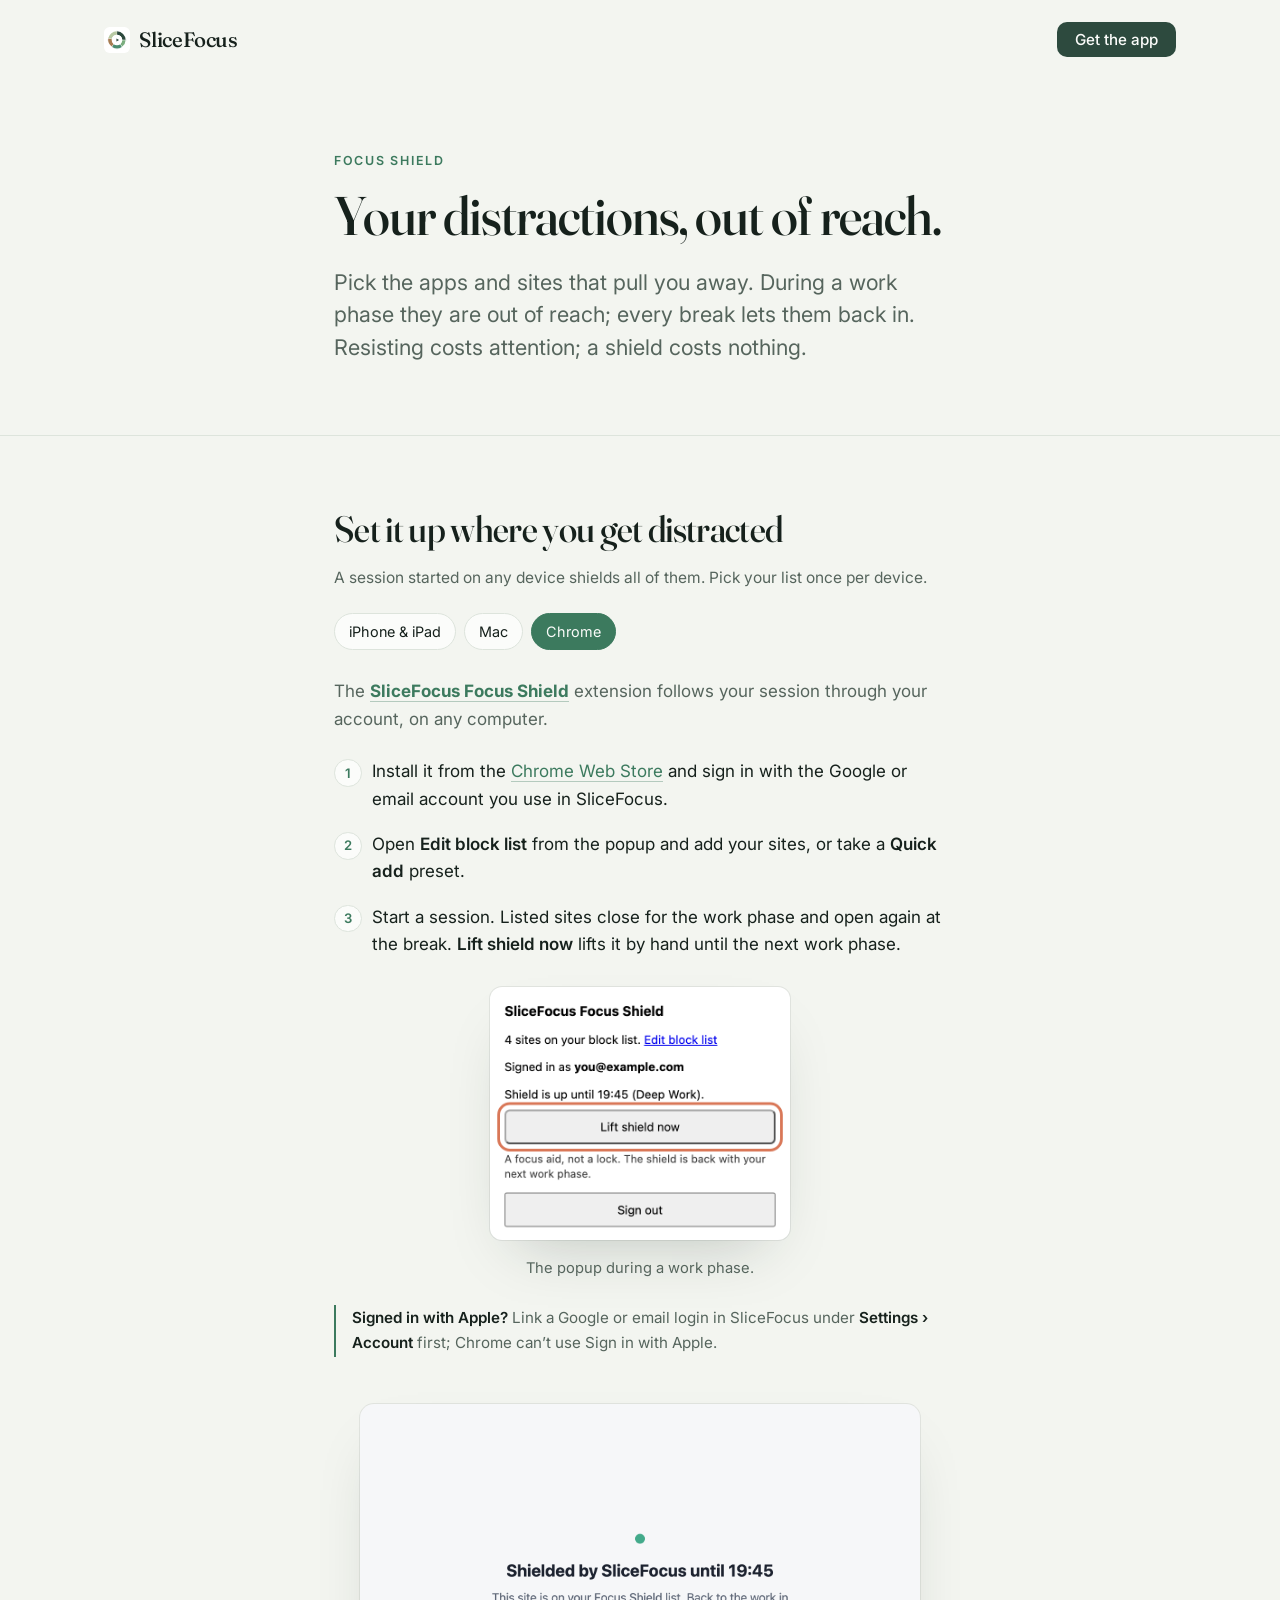
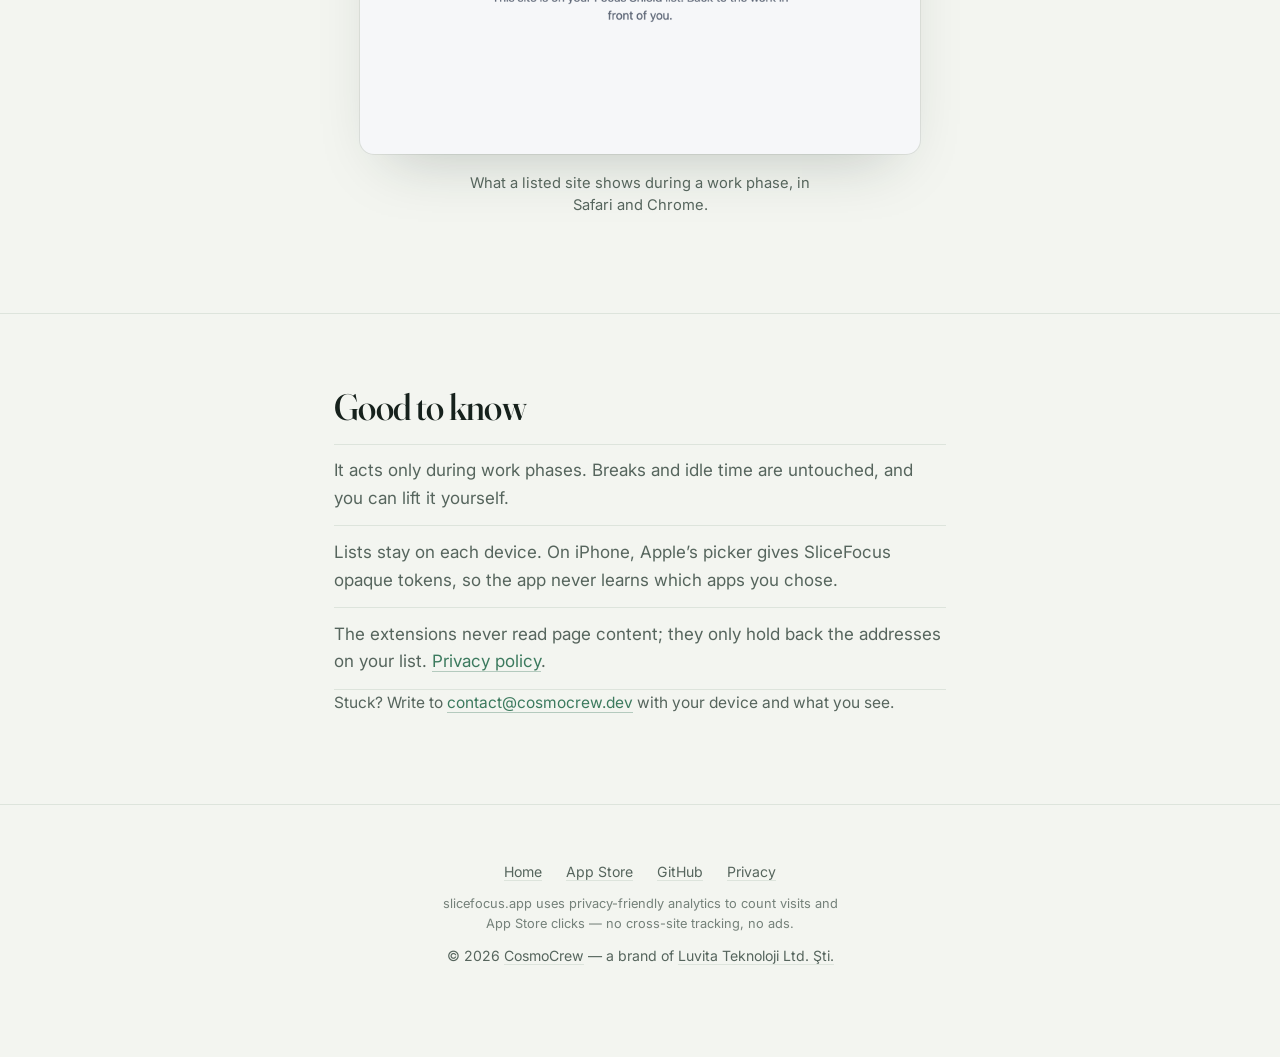
==== commit b3b3d23c: "MER-30 fix(site): Chrome is covered today, not "on its way" The SliceFocus Focus Shield extension ha" ====
--- a/focus-shield/index.html
+++ b/focus-shield/index.html
@@ -64,7 +64,7 @@
       {
         "@type": "Question",
         "name": "Websites aren't blocked on my Mac",
-        "acceptedAnswer": { "@type": "Answer", "text": "Websites are blocked in Safari through the SliceFocus extension. In Safari › Settings › Extensions, tick SliceFocus and, when Safari asks for website access, choose Always allow on every website. A Chrome extension, SliceFocus Focus Shield, is on its way to the Chrome Web Store." }
+        "acceptedAnswer": { "@type": "Answer", "text": "Websites are blocked in Safari through the SliceFocus extension. In Safari › Settings › Extensions, tick SliceFocus and, when Safari asks for website access, choose Always allow on every website. In Chrome, install the SliceFocus Focus Shield extension from the Chrome Web Store." }
       }
     ]
   }
@@ -146,13 +146,9 @@
         </article>
 
         <article class="device" id="chrome">
-          <p class="device-how">The <b>SliceFocus Focus Shield</b> extension follows your session through your account, on any computer. <span class="soon">On its way to the Chrome Web Store.</span>
-            <!-- Once the listing is approved (slicefocus-chrome founder checklist, step 10): remove the
-                 pill, link the name and the install step to
-                 https://chromewebstore.google.com/detail/cdjldffcnhpkcohhaloeccijlldlhjnb and drop the
-                 "coming" wording from the FAQ answer in the head. --></p>
+          <p class="device-how">The <b><a href="https://chromewebstore.google.com/detail/cdjldffcnhpkcohhaloeccijlldlhjnb" rel="noopener">SliceFocus Focus Shield</a></b> extension follows your session through your account, on any computer.</p>
           <ol class="steps">
-            <li>Once it is in the Chrome Web Store, install it and sign in with the Google or email account you use in SliceFocus.</li>
+            <li>Install it from the <a href="https://chromewebstore.google.com/detail/cdjldffcnhpkcohhaloeccijlldlhjnb" rel="noopener">Chrome Web Store</a> and sign in with the Google or email account you use in SliceFocus.</li>
             <li>Open <b>Edit block list</b> from the popup and add your sites, or take a <b>Quick add</b> preset.</li>
             <li>Start a session. Listed sites close for the work phase and open again at the break. <b>Lift shield now</b> lifts it by hand until the next work phase.</li>
           </ol>
@@ -229,16 +225,27 @@
   <!-- Same App Store funnel telemetry as the home page (MER-324). -->
   <script>
     (function () {
-      var STORE = 'apps.apple.com';
+      // Only our own listing: the comparison pages also link Forest's and Structured's.
+      var OURS = 'a[href*="apps.apple.com"][href*="id6761280632"]';
+      // Apple's provider token for our developer account. App Store Connect counts a
+      // campaign only when the link carries both pt and ct (App Store Connect Help,
+      // "Campaign links"); mt=8 is the media type Apple's own campaign links use.
+      var PT = '128684421';
       var src = (new URLSearchParams(location.search).get('utm_source') || '')
                   .toLowerCase().replace(/[^a-z0-9_]/g, '');
       var ct = src || 'web';
-      document.querySelectorAll('a[href*="' + STORE + '"]').forEach(function (a) {
-        try { var u = new URL(a.href); u.searchParams.set('ct', ct); a.href = u.toString(); }
+      document.querySelectorAll(OURS).forEach(function (a) {
+        try {
+          var u = new URL(a.href);
+          u.searchParams.set('pt', PT);
+          u.searchParams.set('ct', ct);
+          u.searchParams.set('mt', '8');
+          a.href = u.toString();
+        }
         catch (e) {}
       });
       document.addEventListener('click', function (e) {
-        var a = e.target.closest && e.target.closest('a[href*="' + STORE + '"]');
+        var a = e.target.closest && e.target.closest(OURS);
         if (!a || typeof gtag !== 'function') return;
         gtag('event', 'app_store_click', {
           link_location: a.getAttribute('data-loc') || 'unknown',
--- a/styles.css
+++ b/styles.css
@@ -135,76 +135,66 @@
 /* ---- Hero ---- */
 .hero { text-align: center; padding: clamp(56px, 10vw, 108px) 0 clamp(44px, 8vw, 80px); }
 
-/* Portrait product screen: rounded corners + soft shadow, centered on cream.
-   No device bezel (ADR-042) — the real app screenshot is the hero. */
+/* Hero: the Mac app at 16:10 (hero-poster, then the hero loop), at every width
+   since slicefocus-web#37 (phones showed a portrait still before). Wider than
+   the reading column on desktop so its UI text reads at full size; 16 px
+   gutters on a phone. The files carry only the app's pixels; the page draws the
+   frame (rounded corners, the soft shadow, a hairline) on its own cream, so both
+   themes frame it with their own tokens and no baked-in background can drift
+   from --bg after compression. */
 .hero-media {
-  width: min(330px, 76vw);
-  margin: clamp(40px, 6vw, 60px) auto 0;
-  border-radius: 30px;
+  --hero-w: min(1100px, 100vw - 32px);
+  position: relative;
+  width: var(--hero-w);
+  margin: clamp(40px, 6vw, 60px) 0 0 calc(50% - var(--hero-w) / 2);
+  aspect-ratio: 16 / 10;
+  border-radius: 14px;
   overflow: hidden;
   background: var(--surface);
   box-shadow: var(--shadow);  /* fallback for browsers without color-mix() */
   box-shadow: var(--shadow), 0 0 0 1px color-mix(in srgb, var(--fg) 8%, transparent);
 }
-.hero-media { position: relative; }
-.hero-media img { display: block; width: 100%; height: auto; }
-
-/* Hero loop (wide screens only; phones keep the portrait screenshot). The video sits
-   over the screenshot and takes its place once it has actually played, so a missing
-   or blocked clip leaves the screenshot as the poster. */
-.hero-video,
-.media-toggle { display: none; }
-
-/* Desktop hero: the Mac app at 16:10 (hero-poster, then the hero loop), wider
-   than the reading column so its UI text reads at full size. The files carry
-   only the app's pixels; the page draws the frame (rounded corners, the soft
-   shadow, a hairline) on its own cream, so both themes frame it with their own
-   tokens and no baked-in background can drift from --bg after compression. */
+.hero-media img { display: block; width: 100%; height: 100%; object-fit: cover; }
 @media (min-width: 760px) {
-  .hero-media {
-    --hero-w: min(1100px, 100vw - 64px);
-    width: var(--hero-w);
-    margin-left: calc(50% - var(--hero-w) / 2);
-    margin-right: 0;
-    aspect-ratio: 16 / 10;
-    border-radius: 14px;
-  }
-  .hero-media img { height: 100%; object-fit: cover; }
-  .hero-video {
-    display: block;
-    position: absolute;
-    inset: 0;
-    width: 100%;
-    height: 100%;
-    object-fit: cover;
-    opacity: 0;
-    transition: opacity 0.5s ease;
-  }
-  .hero-media.is-playing .hero-video { opacity: 1; }
-
-  /* Pause/play (WCAG 2.2.2): a quiet paper disc, clay ring on hover and focus. */
-  .media-toggle {
-    position: absolute;
-    right: 16px;
-    bottom: 16px;
-    display: grid;
-    place-items: center;
-    width: 40px;
-    height: 40px;
-    padding: 0;
-    border: 1px solid var(--line);
-    border-radius: 50%;
-    background: var(--surface);
-    color: var(--fg);
-    cursor: pointer;
-    transition: border-color 0.15s;
-  }
-  .media-toggle[hidden] { display: none; }
-  .media-toggle:hover { border-color: var(--accent); }
-  .media-toggle:focus-visible { outline: 2px solid var(--accent); outline-offset: 3px; }
-  .media-toggle[data-state="playing"] .icon-play,
-  .media-toggle[data-state="paused"] .icon-pause { display: none; }
-}
+  .hero-media { --hero-w: min(1100px, 100vw - 64px); }
+}
+
+/* The loop sits over the poster and fades in once it has actually played, so a
+   missing or blocked clip leaves the poster. */
+.hero-video {
+  display: block;
+  position: absolute;
+  inset: 0;
+  width: 100%;
+  height: 100%;
+  object-fit: cover;
+  opacity: 0;
+  transition: opacity 0.5s ease;
+}
+.hero-media.is-playing .hero-video { opacity: 1; }
+
+/* Pause/play (WCAG 2.2.2): a quiet paper disc, clay ring on hover and focus. */
+.media-toggle {
+  position: absolute;
+  right: 16px;
+  bottom: 16px;
+  display: grid;
+  place-items: center;
+  width: 40px;
+  height: 40px;
+  padding: 0;
+  border: 1px solid var(--line);
+  border-radius: 50%;
+  background: var(--surface);
+  color: var(--fg);
+  cursor: pointer;
+  transition: border-color 0.15s;
+}
+.media-toggle[hidden] { display: none; }
+.media-toggle:hover { border-color: var(--accent); }
+.media-toggle:focus-visible { outline: 2px solid var(--accent); outline-offset: 3px; }
+.media-toggle[data-state="playing"] .icon-play,
+.media-toggle[data-state="paused"] .icon-pause { display: none; }
 
 /* A quiet line under the headline so time-blocking / Pomodoro users can
    self-identify before the lede. */
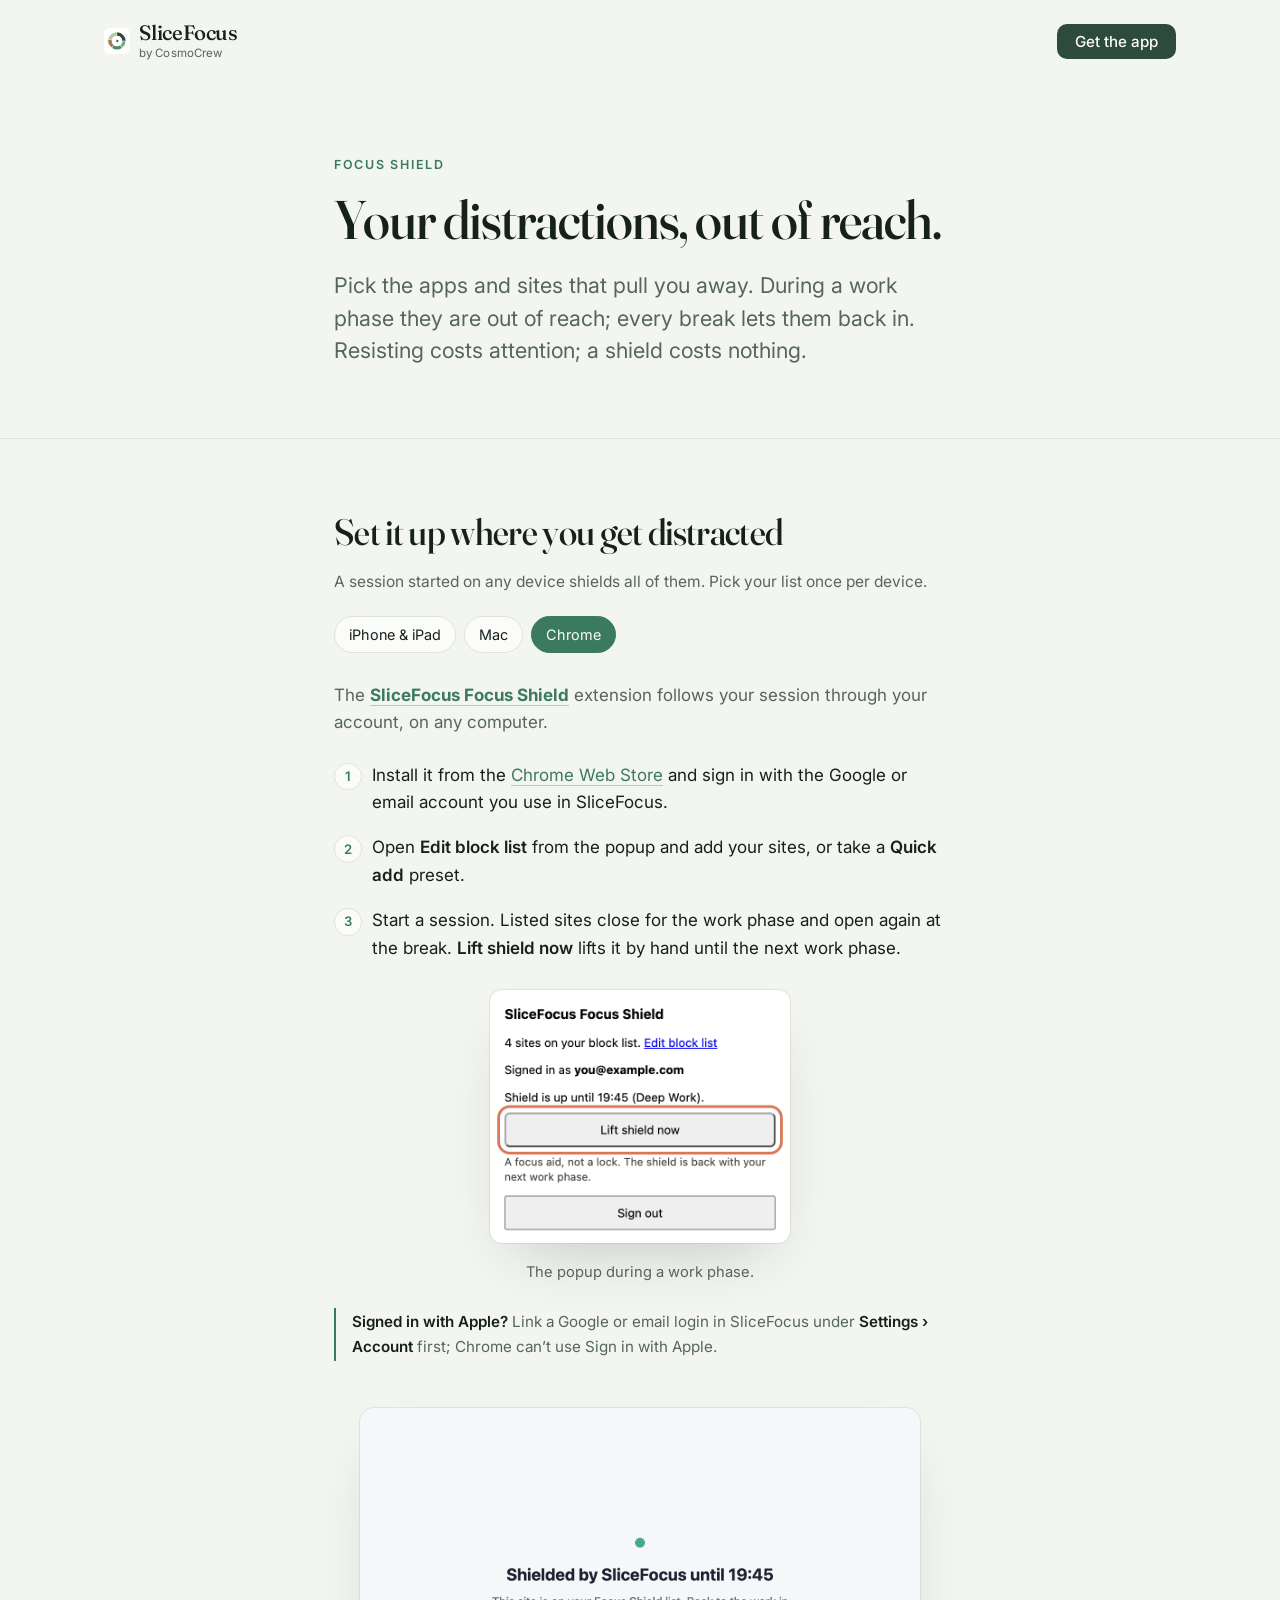
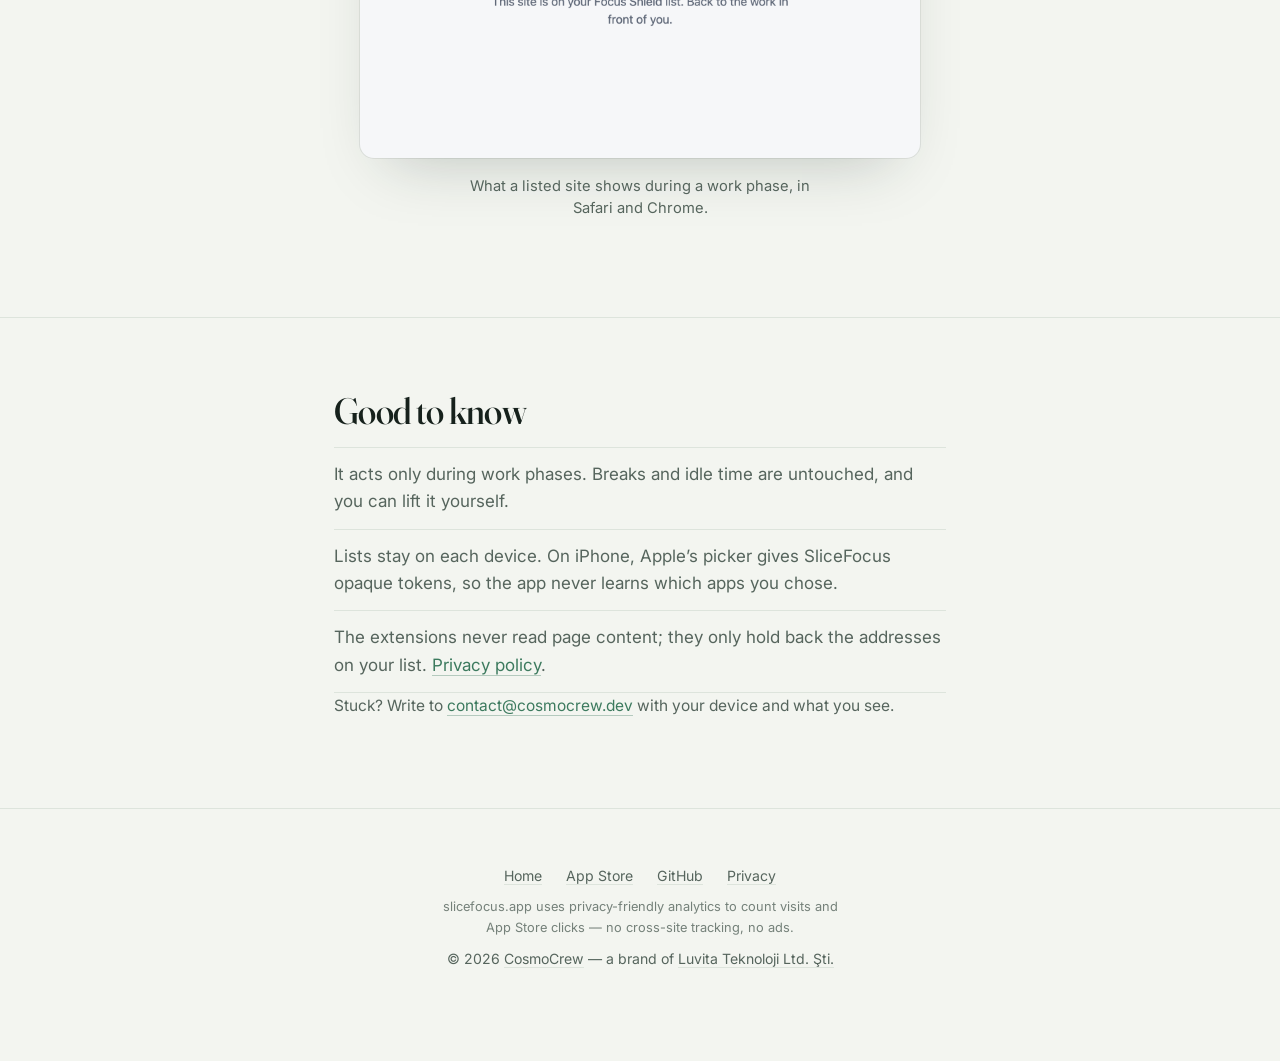
==== commit 3769de7d: "MER-45 feat(site): "by CosmoCrew" maker line under the wordmark, approved description on the share i" ====
--- a/focus-shield/index.html
+++ b/focus-shield/index.html
@@ -74,7 +74,8 @@
   <header class="site-header">
     <div class="shell nav">
       <a class="wordmark" href="/">
-        <img src="/icon.svg" alt="" width="26" height="26">SliceFocus
+        <img src="/icon.svg" alt="" width="26" height="26">
+        <span class="wordmark-text">SliceFocus <span class="maker">by CosmoCrew</span></span>
       </a>
       <a class="btn-dark" href="https://apps.apple.com/app/id6761280632" data-loc="header">Get the app</a>
     </div>
--- a/styles.css
+++ b/styles.css
@@ -131,70 +131,94 @@
   font-variation-settings: "opsz" 40, "SOFT" 0, "WONK" 0;
 }
 .wordmark img { display: block; }
+/* Maker line: a small, constant "by CosmoCrew" under the name. A signature, not
+   a second logo, so it is body sans in the muted text colour. */
+.wordmark-text { display: block; line-height: 1.1; }
+.wordmark .maker {
+  display: block;
+  margin-top: 2px;
+  font-family: var(--sans);
+  font-size: 0.72rem;
+  font-weight: 400;
+  line-height: 1.2;
+  letter-spacing: 0.01em;
+  color: var(--muted);
+  font-variation-settings: normal;
+}
 
 /* ---- Hero ---- */
 .hero { text-align: center; padding: clamp(56px, 10vw, 108px) 0 clamp(44px, 8vw, 80px); }
 
-/* Hero: the Mac app at 16:10 (hero-poster, then the hero loop), at every width
-   since slicefocus-web#37 (phones showed a portrait still before). Wider than
-   the reading column on desktop so its UI text reads at full size; 16 px
-   gutters on a phone. The files carry only the app's pixels; the page draws the
-   frame (rounded corners, the soft shadow, a hairline) on its own cream, so both
-   themes frame it with their own tokens and no baked-in background can drift
-   from --bg after compression. */
+/* Portrait product screen: rounded corners + soft shadow, centered on cream.
+   No device bezel (ADR-042) — the real app screenshot is the hero. */
 .hero-media {
-  --hero-w: min(1100px, 100vw - 32px);
-  position: relative;
-  width: var(--hero-w);
-  margin: clamp(40px, 6vw, 60px) 0 0 calc(50% - var(--hero-w) / 2);
-  aspect-ratio: 16 / 10;
-  border-radius: 14px;
+  width: min(330px, 76vw);
+  margin: clamp(40px, 6vw, 60px) auto 0;
+  border-radius: 30px;
   overflow: hidden;
   background: var(--surface);
   box-shadow: var(--shadow);  /* fallback for browsers without color-mix() */
   box-shadow: var(--shadow), 0 0 0 1px color-mix(in srgb, var(--fg) 8%, transparent);
 }
-.hero-media img { display: block; width: 100%; height: 100%; object-fit: cover; }
+.hero-media { position: relative; }
+.hero-media img { display: block; width: 100%; height: auto; }
+
+/* Hero loop (wide screens only; phones keep the portrait screenshot). The video sits
+   over the screenshot and takes its place once it has actually played, so a missing
+   or blocked clip leaves the screenshot as the poster. */
+.hero-video,
+.media-toggle { display: none; }
+
+/* Desktop hero: the Mac app at 16:10 (hero-poster, then the hero loop), wider
+   than the reading column so its UI text reads at full size. The files carry
+   only the app's pixels; the page draws the frame (rounded corners, the soft
+   shadow, a hairline) on its own cream, so both themes frame it with their own
+   tokens and no baked-in background can drift from --bg after compression. */
 @media (min-width: 760px) {
-  .hero-media { --hero-w: min(1100px, 100vw - 64px); }
-}
-
-/* The loop sits over the poster and fades in once it has actually played, so a
-   missing or blocked clip leaves the poster. */
-.hero-video {
-  display: block;
-  position: absolute;
-  inset: 0;
-  width: 100%;
-  height: 100%;
-  object-fit: cover;
-  opacity: 0;
-  transition: opacity 0.5s ease;
-}
-.hero-media.is-playing .hero-video { opacity: 1; }
-
-/* Pause/play (WCAG 2.2.2): a quiet paper disc, clay ring on hover and focus. */
-.media-toggle {
-  position: absolute;
-  right: 16px;
-  bottom: 16px;
-  display: grid;
-  place-items: center;
-  width: 40px;
-  height: 40px;
-  padding: 0;
-  border: 1px solid var(--line);
-  border-radius: 50%;
-  background: var(--surface);
-  color: var(--fg);
-  cursor: pointer;
-  transition: border-color 0.15s;
-}
-.media-toggle[hidden] { display: none; }
-.media-toggle:hover { border-color: var(--accent); }
-.media-toggle:focus-visible { outline: 2px solid var(--accent); outline-offset: 3px; }
-.media-toggle[data-state="playing"] .icon-play,
-.media-toggle[data-state="paused"] .icon-pause { display: none; }
+  .hero-media {
+    --hero-w: min(1100px, 100vw - 64px);
+    width: var(--hero-w);
+    margin-left: calc(50% - var(--hero-w) / 2);
+    margin-right: 0;
+    aspect-ratio: 16 / 10;
+    border-radius: 14px;
+  }
+  .hero-media img { height: 100%; object-fit: cover; }
+  .hero-video {
+    display: block;
+    position: absolute;
+    inset: 0;
+    width: 100%;
+    height: 100%;
+    object-fit: cover;
+    opacity: 0;
+    transition: opacity 0.5s ease;
+  }
+  .hero-media.is-playing .hero-video { opacity: 1; }
+
+  /* Pause/play (WCAG 2.2.2): a quiet paper disc, clay ring on hover and focus. */
+  .media-toggle {
+    position: absolute;
+    right: 16px;
+    bottom: 16px;
+    display: grid;
+    place-items: center;
+    width: 40px;
+    height: 40px;
+    padding: 0;
+    border: 1px solid var(--line);
+    border-radius: 50%;
+    background: var(--surface);
+    color: var(--fg);
+    cursor: pointer;
+    transition: border-color 0.15s;
+  }
+  .media-toggle[hidden] { display: none; }
+  .media-toggle:hover { border-color: var(--accent); }
+  .media-toggle:focus-visible { outline: 2px solid var(--accent); outline-offset: 3px; }
+  .media-toggle[data-state="playing"] .icon-play,
+  .media-toggle[data-state="paused"] .icon-pause { display: none; }
+}
 
 /* A quiet line under the headline so time-blocking / Pomodoro users can
    self-identify before the lede. */
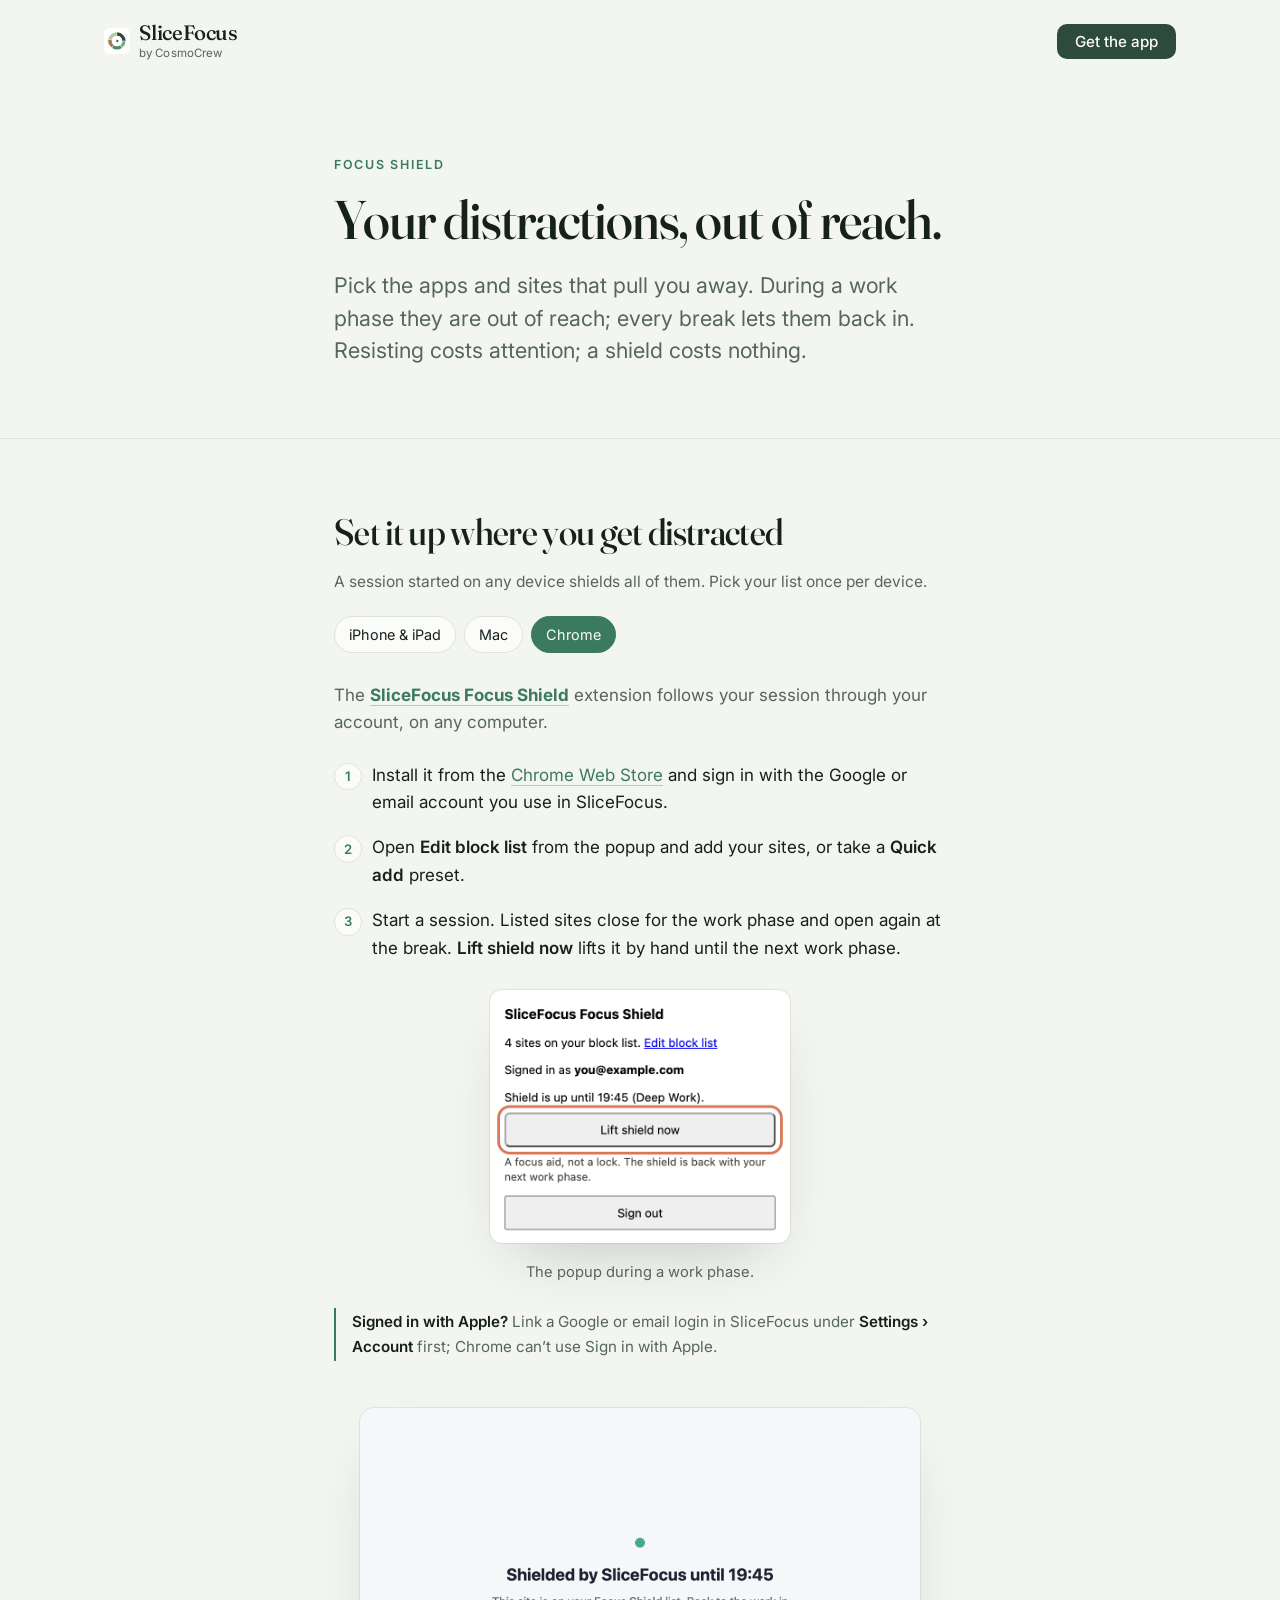
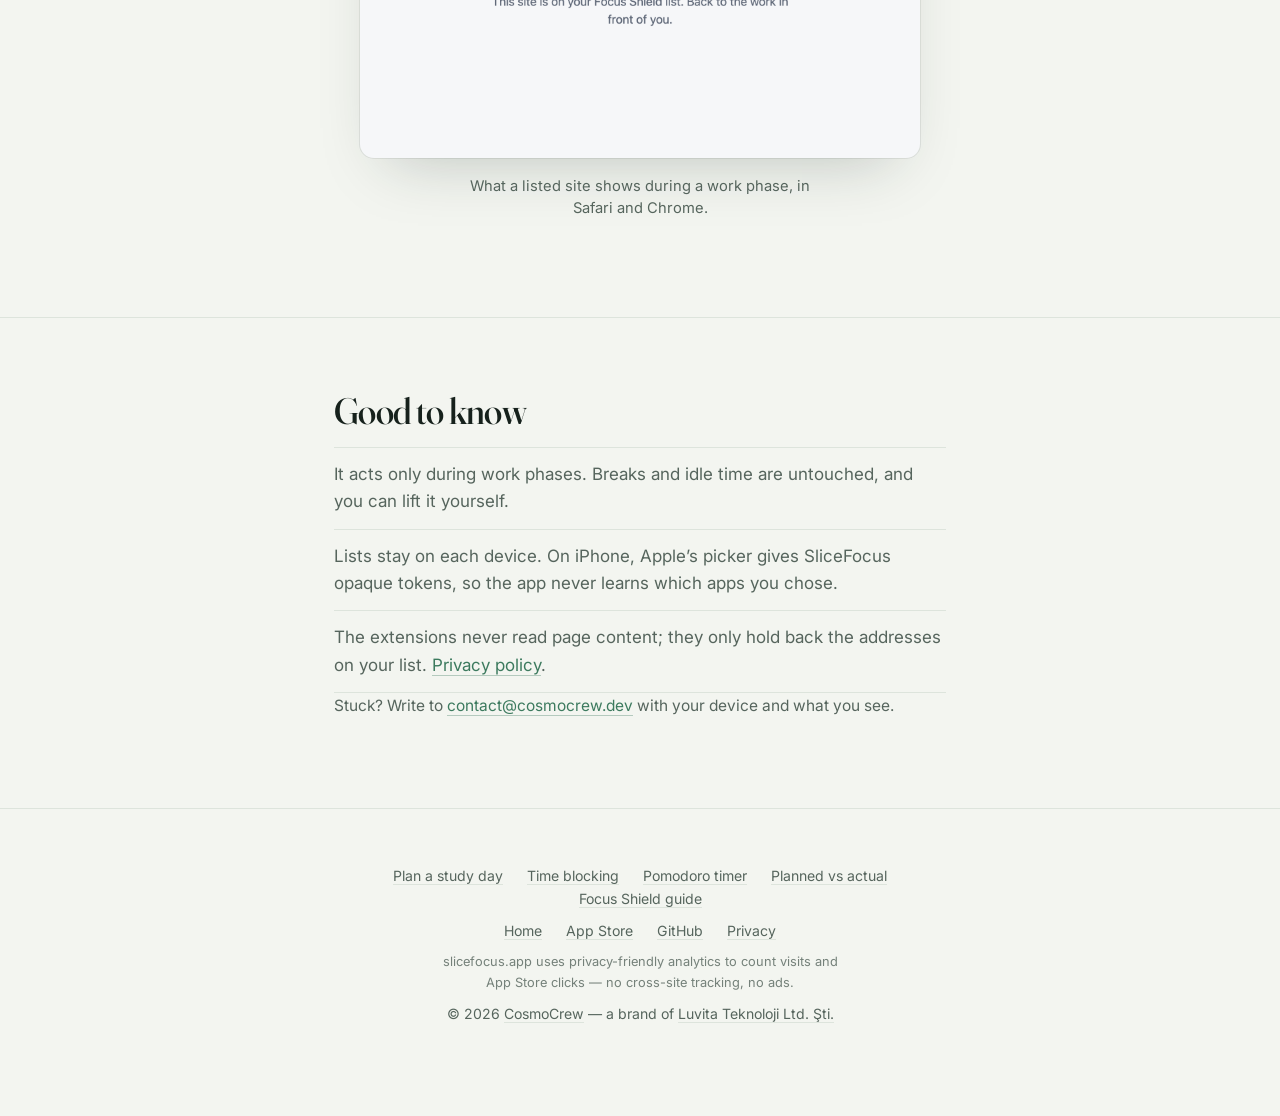
==== commit 1511bc96: "MER-51 feat(site): four moment pages (study day, time blocking, Pomodoro, planned vs actual) Step B " ====
--- a/focus-shield/index.html
+++ b/focus-shield/index.html
@@ -26,7 +26,7 @@
   <meta property="og:image" content="https://slicefocus.app/og.png">
   <meta property="og:image:width" content="1200">
   <meta property="og:image:height" content="630">
-  <meta property="og:image:alt" content="SliceFocus — a day laid out on a 24-hour radial clock.">
+  <meta property="og:image:alt" content="SliceFocus — a day laid out on a 24-hour clock.">
   <meta name="twitter:card" content="summary_large_image">
   <meta name="twitter:title" content="Set up Focus Shield — SliceFocus">
   <meta name="twitter:description" content="How Focus Shield works and how to set it up on iPhone, iPad, Mac, Safari and Chrome.">
@@ -187,13 +187,20 @@
   <footer class="site-footer">
     <div class="wrap">
       <p class="links">
+        <a href="/study-day/">Plan a study day</a>
+        <a href="/time-blocking/">Time blocking</a>
+        <a href="/pomodoro/">Pomodoro timer</a>
+        <a href="/planned-vs-actual/">Planned vs actual</a>
+        <a href="/focus-shield/">Focus Shield guide</a>
+      </p>
+      <p class="links">
         <a href="/">Home</a>
         <a href="https://apps.apple.com/app/id6761280632" data-loc="footer">App Store</a>
         <a href="https://github.com/AnunnakiCosmoCrew">GitHub</a>
         <a href="https://anunnakicosmocrew.github.io/slicefocus-docs/legal/privacy-policy">Privacy</a>
       </p>
       <p class="fineprint">slicefocus.app uses privacy-friendly analytics to count visits and App&nbsp;Store clicks — no cross-site tracking, no ads.</p>
-      <p>© 2026 <a href="https://anunnakicosmocrew.github.io/">CosmoCrew</a> — a brand of <a href="https://luvita.tr/">Luvita&nbsp;Teknoloji&nbsp;Ltd.&nbsp;Şti.</a></p>
+      <p>© 2026 <a href="https://cosmocrew.dev/">CosmoCrew</a> — a brand of <a href="https://luvita.tr/">Luvita&nbsp;Teknoloji&nbsp;Ltd.&nbsp;Şti.</a></p>
     </div>
   </footer>
 
--- a/styles.css
+++ b/styles.css
@@ -149,76 +149,66 @@
 /* ---- Hero ---- */
 .hero { text-align: center; padding: clamp(56px, 10vw, 108px) 0 clamp(44px, 8vw, 80px); }
 
-/* Portrait product screen: rounded corners + soft shadow, centered on cream.
-   No device bezel (ADR-042) — the real app screenshot is the hero. */
+/* Hero: the Mac app at 16:10 (hero-poster, then the hero loop), at every width
+   since slicefocus-web#37 (phones showed a portrait still before). Wider than
+   the reading column on desktop so its UI text reads at full size; 16 px
+   gutters on a phone. The files carry only the app's pixels; the page draws the
+   frame (rounded corners, the soft shadow, a hairline) on its own cream, so both
+   themes frame it with their own tokens and no baked-in background can drift
+   from --bg after compression. */
 .hero-media {
-  width: min(330px, 76vw);
-  margin: clamp(40px, 6vw, 60px) auto 0;
-  border-radius: 30px;
+  --hero-w: min(1100px, 100vw - 32px);
+  position: relative;
+  width: var(--hero-w);
+  margin: clamp(40px, 6vw, 60px) 0 0 calc(50% - var(--hero-w) / 2);
+  aspect-ratio: 16 / 10;
+  border-radius: 14px;
   overflow: hidden;
   background: var(--surface);
   box-shadow: var(--shadow);  /* fallback for browsers without color-mix() */
   box-shadow: var(--shadow), 0 0 0 1px color-mix(in srgb, var(--fg) 8%, transparent);
 }
-.hero-media { position: relative; }
-.hero-media img { display: block; width: 100%; height: auto; }
-
-/* Hero loop (wide screens only; phones keep the portrait screenshot). The video sits
-   over the screenshot and takes its place once it has actually played, so a missing
-   or blocked clip leaves the screenshot as the poster. */
-.hero-video,
-.media-toggle { display: none; }
-
-/* Desktop hero: the Mac app at 16:10 (hero-poster, then the hero loop), wider
-   than the reading column so its UI text reads at full size. The files carry
-   only the app's pixels; the page draws the frame (rounded corners, the soft
-   shadow, a hairline) on its own cream, so both themes frame it with their own
-   tokens and no baked-in background can drift from --bg after compression. */
+.hero-media img { display: block; width: 100%; height: 100%; object-fit: cover; }
 @media (min-width: 760px) {
-  .hero-media {
-    --hero-w: min(1100px, 100vw - 64px);
-    width: var(--hero-w);
-    margin-left: calc(50% - var(--hero-w) / 2);
-    margin-right: 0;
-    aspect-ratio: 16 / 10;
-    border-radius: 14px;
-  }
-  .hero-media img { height: 100%; object-fit: cover; }
-  .hero-video {
-    display: block;
-    position: absolute;
-    inset: 0;
-    width: 100%;
-    height: 100%;
-    object-fit: cover;
-    opacity: 0;
-    transition: opacity 0.5s ease;
-  }
-  .hero-media.is-playing .hero-video { opacity: 1; }
-
-  /* Pause/play (WCAG 2.2.2): a quiet paper disc, clay ring on hover and focus. */
-  .media-toggle {
-    position: absolute;
-    right: 16px;
-    bottom: 16px;
-    display: grid;
-    place-items: center;
-    width: 40px;
-    height: 40px;
-    padding: 0;
-    border: 1px solid var(--line);
-    border-radius: 50%;
-    background: var(--surface);
-    color: var(--fg);
-    cursor: pointer;
-    transition: border-color 0.15s;
-  }
-  .media-toggle[hidden] { display: none; }
-  .media-toggle:hover { border-color: var(--accent); }
-  .media-toggle:focus-visible { outline: 2px solid var(--accent); outline-offset: 3px; }
-  .media-toggle[data-state="playing"] .icon-play,
-  .media-toggle[data-state="paused"] .icon-pause { display: none; }
-}
+  .hero-media { --hero-w: min(1100px, 100vw - 64px); }
+}
+
+/* The loop sits over the poster and fades in once it has actually played, so a
+   missing or blocked clip leaves the poster. */
+.hero-video {
+  display: block;
+  position: absolute;
+  inset: 0;
+  width: 100%;
+  height: 100%;
+  object-fit: cover;
+  opacity: 0;
+  transition: opacity 0.5s ease;
+}
+.hero-media.is-playing .hero-video { opacity: 1; }
+
+/* Pause/play (WCAG 2.2.2): a quiet paper disc, clay ring on hover and focus. */
+.media-toggle {
+  position: absolute;
+  right: 16px;
+  bottom: 16px;
+  display: grid;
+  place-items: center;
+  width: 40px;
+  height: 40px;
+  padding: 0;
+  border: 1px solid var(--line);
+  border-radius: 50%;
+  background: var(--surface);
+  color: var(--fg);
+  cursor: pointer;
+  transition: border-color 0.15s;
+}
+.media-toggle[hidden] { display: none; }
+.media-toggle:hover { border-color: var(--accent); }
+.media-toggle:focus-visible { outline: 2px solid var(--accent); outline-offset: 3px; }
+.media-toggle[data-state="playing"] .icon-play,
+.media-toggle[data-state="paused"] .icon-pause { display: none; }
 
 /* A quiet line under the headline so time-blocking / Pomodoro users can
    self-identify before the lede. */
@@ -384,7 +374,7 @@
 .site-footer a { color: var(--muted); border-bottom-color: var(--line); }
 .site-footer a:hover { color: var(--fg); }
 .site-footer .links { margin-bottom: 0.6rem; }
-.site-footer .links a { margin: 0 10px; }
+.site-footer .links a { margin: 0 10px; white-space: nowrap; }   /* a label never splits across lines */
 .site-footer .fineprint { margin: 0 auto 0.6rem; max-width: 52ch; font-size: 0.8rem; opacity: 0.8; }
 
 @media (prefers-reduced-motion: reduce) {
@@ -510,6 +500,12 @@
 .guide .shot-bare img { border-radius: 0; background: transparent; box-shadow: none; }
 .guide-note { color: var(--muted); font-size: 0.97rem; }
 .device-nav a[aria-current="true"] { border-color: var(--accent); background: var(--accent); color: var(--btn-fg); }
+
+/* ---- Moment pages (/study-day/, /time-blocking/, /pomodoro/, /planned-vs-actual/) ----
+   The guide layout above, one page per moment of need. Each closes on the site's
+   closing line, with the App Store badge under it. */
+.guide-close p { margin: 0; text-wrap: balance; }
+.guide-close .appstore { margin-top: 1.2rem; }
 
 /* ---- Comparison pages (/vs/): who each app suits, then a table of checkable facts ---- */
 .vs-suits { margin: 0 0 1.4rem; padding: 0; list-style: none; }
